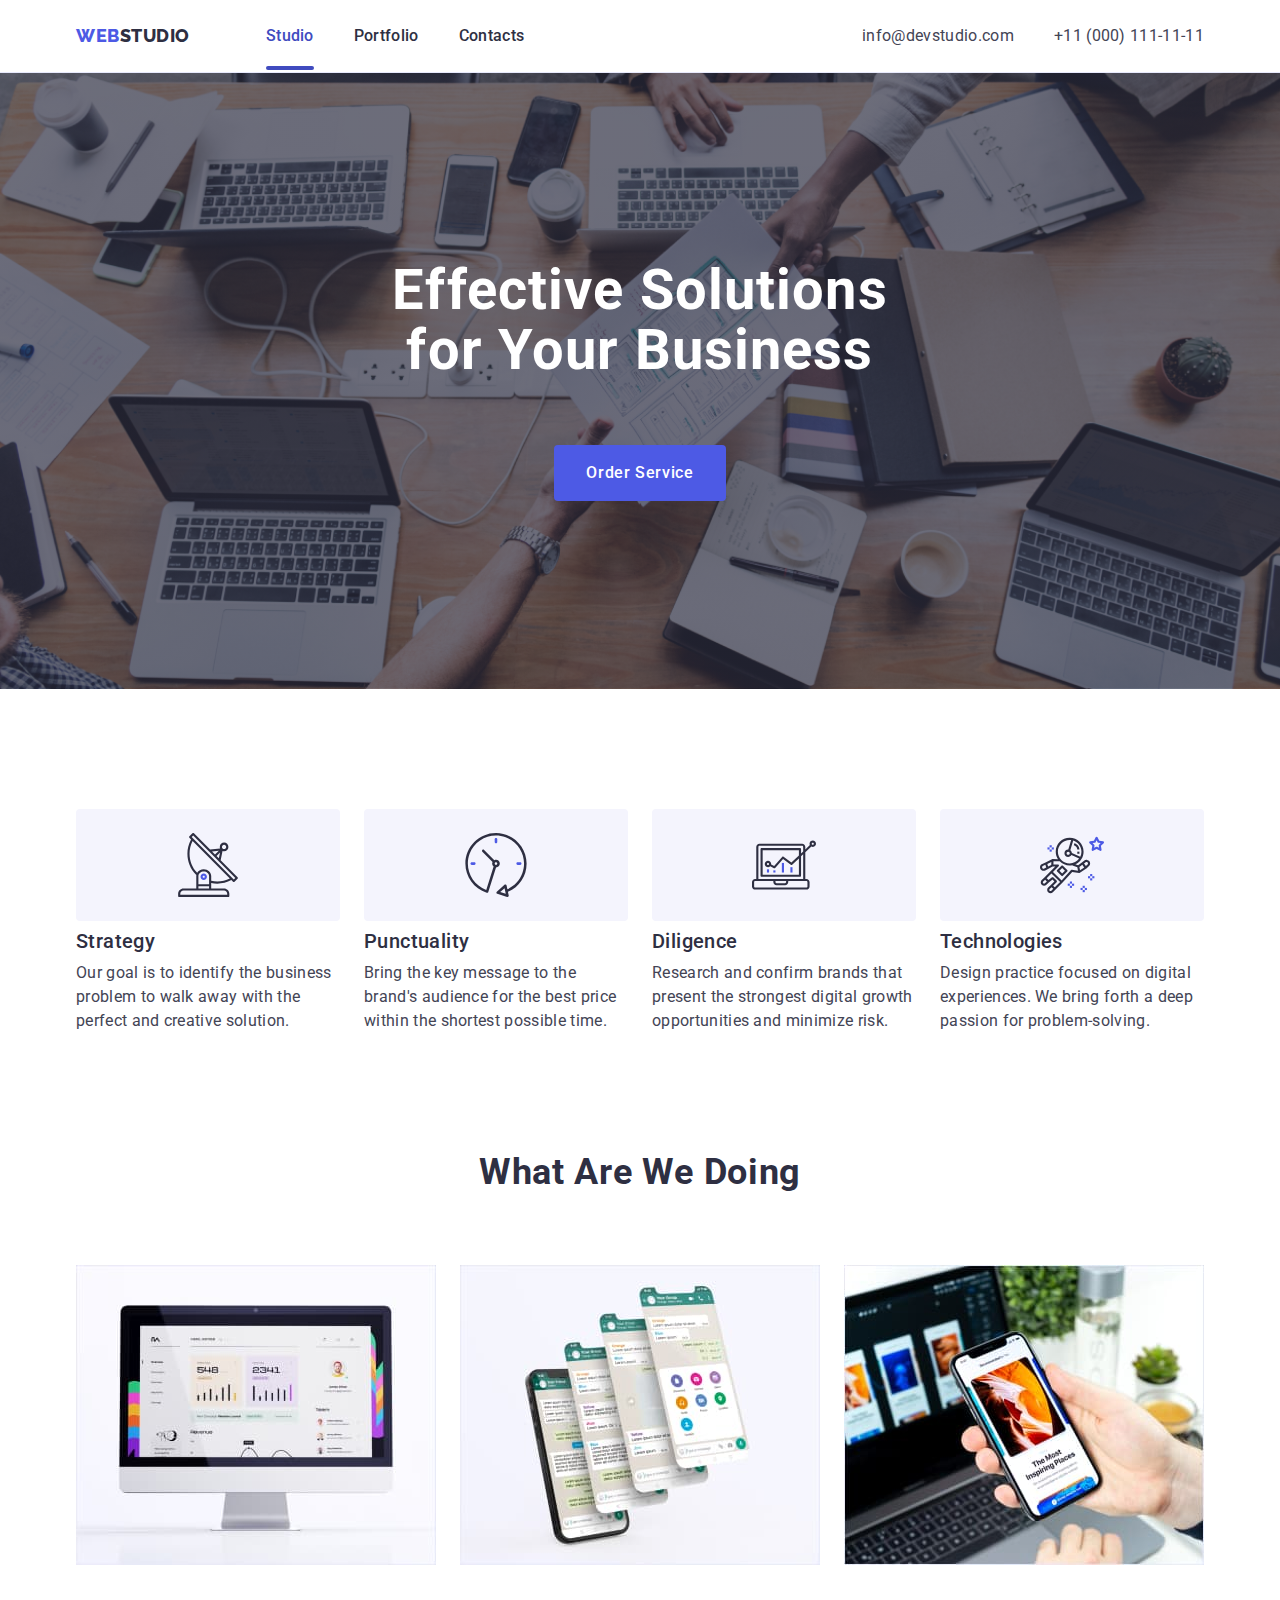
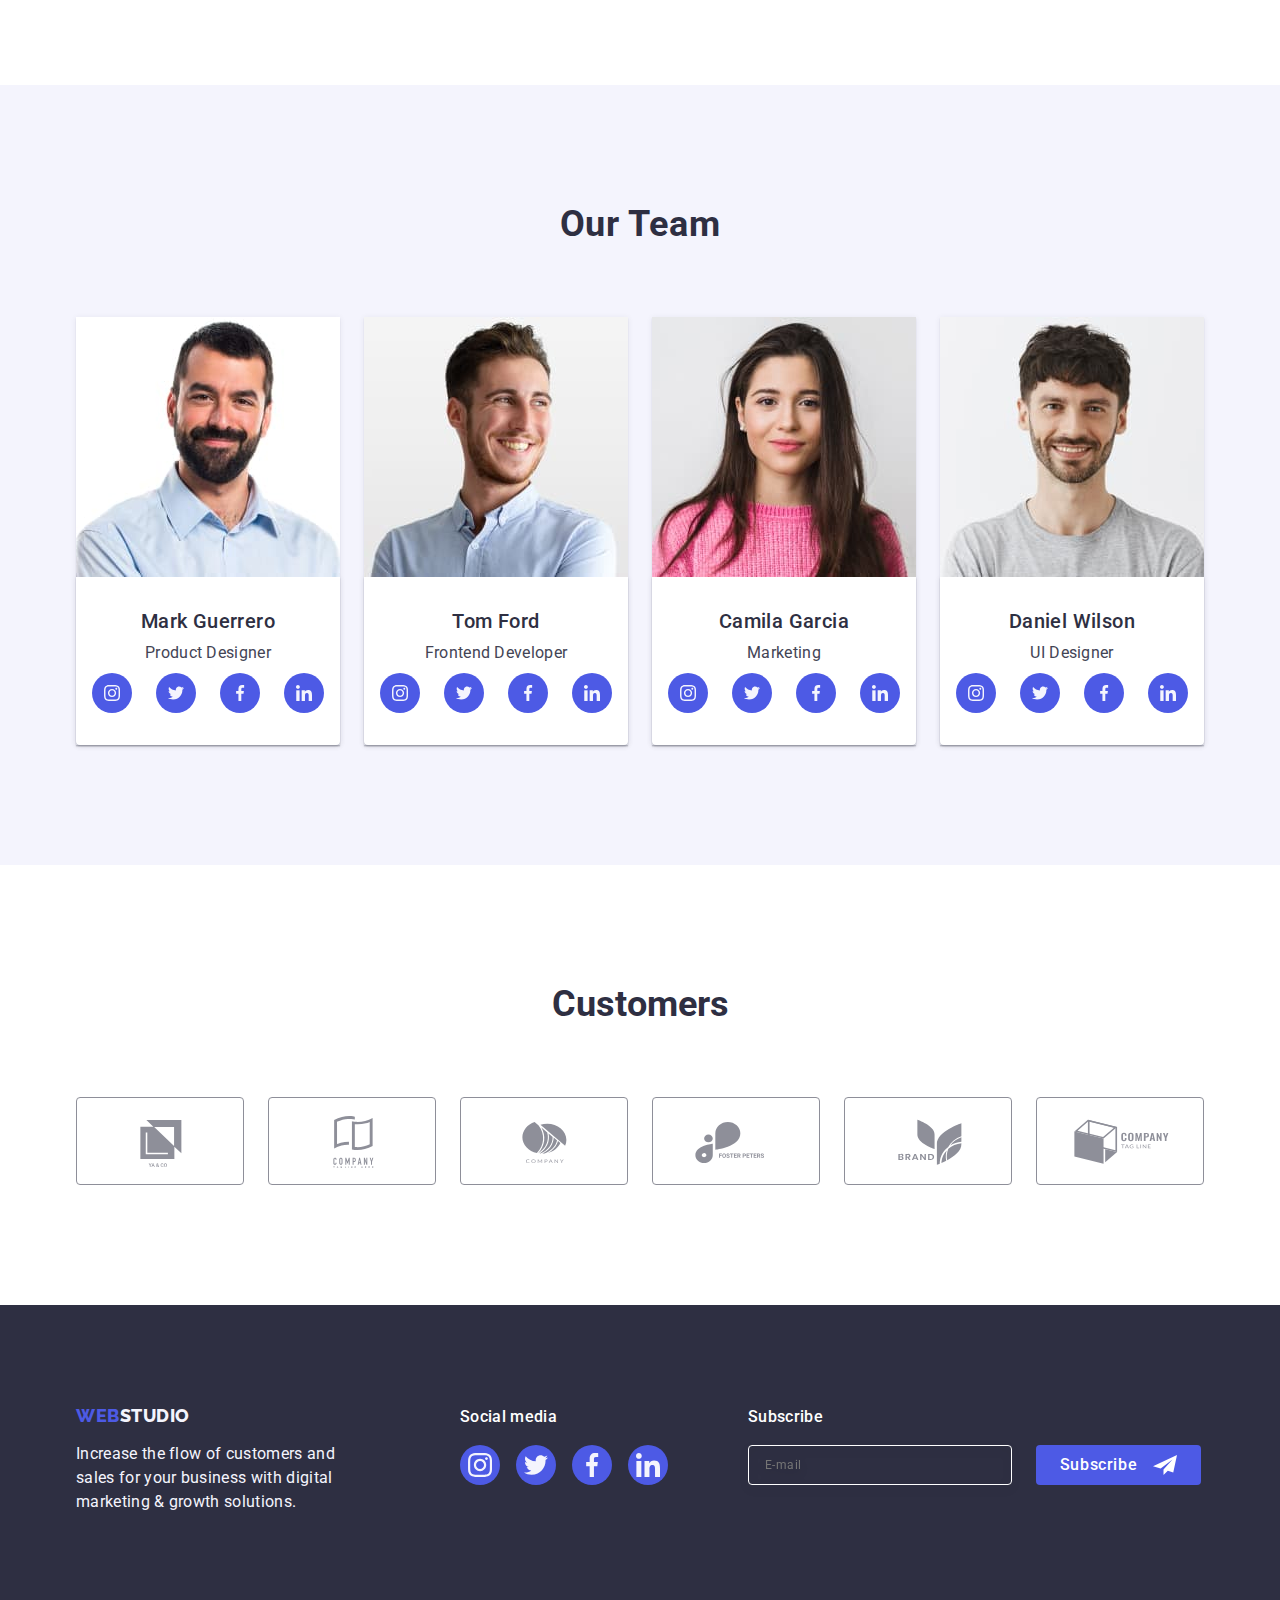
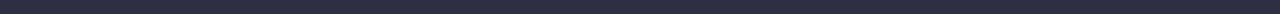
==== index.html @ 02ceb500 "Initial commit" ====
<!DOCTYPE html>
<html lang="en">
<head>
    <meta charset="UTF-8">
    <meta http-equiv="X-UA-Compatible" content="IE=edge">
    <meta name="viewport" content="width=device-width, initial-scale=1.0">
    <link rel="preconnect" href="https://fonts.googleapis.com">
    <link rel="preconnect" href="https://fonts.gstatic.com" crossorigin>
    <link href="https://fonts.googleapis.com/css2?family=Montserrat:wght@400;700&family=Raleway:wght@800&display=swap" rel="stylesheet">
    <link rel="preconnect" href="https://fonts.googleapis.com">
    <link rel="preconnect" href="https://fonts.gstatic.com" crossorigin>
    <link href="https://fonts.googleapis.com/css2?family=Roboto:wght@400;500;700&display=swap" rel="stylesheet">
    <title>Document</title>
    <link rel="stylesheet" href="https://cdn.jsdelivr.net/npm/modern-normalize@2.0.0/modern-normalize.min.css"> 
    <link rel="stylesheet" href="./css/styles.css"
    />
</head>
<body>
    <!-- Header Section -->
    <header class="header-section">
        <div class="header-container container">
            <nav class="header-nav">
                <a class="logo-link link" href="./index.html">Web<span class="studio-dark">Studio</span></a>
                <ul class="header-list list">
                    <li class="header-item">
                <a class="links active link" href="./index.html">Studio</a>
                </li>
                <li class="header-item">
                <a class="links link" href="./portfolio.html">Portfolio</a>
                </li>
                <li class="header-item">
                <a class="links link" href="">Contacts</a>
                </li>
                </ul>
            </nav>
            <!-- Address Section -->
            <address class="address">
                <ul class="address-list list">
                    <li>
                <a class="contacts link" href="mailto:info@devstudio.com">info@devstudio.com</a>
                    </li>
                    <li>
                <a class="contacts link" href="tel:+110001111111">+11 (000) 111-11-11</a>
                    </li>
                </ul>
            </address>
        </div>
    </header>
    <main>
        <!-- Section 1 -->
            <section class="hero-section">
            <div class="container">
            <h1 class="hero-title">
            Effective Solutions
            for Your Business
                </h1>
                <button class="button-hero" data-modal-open type="button">Order Service</button>
        </div>
        </section>
        <!-- Section 2 -->
        <section class="section">
        <div class="advantages-container container">
            <h2 class="visually-hidden" hidden>Advantages</h2>
            <ul class="adv-list ">
                <li class="li-item">
                    <div class="adv-item-cont">
                        <svg class="" width="64" height="64">
                            <use href="./images/icons.svg#icon-antenna-1"></use> 
                        </svg>
                    </div>
            <h3 class="title">
                Strategy
            </h3>
            <p class="text">
                Our goal is to identify the business
                problem to walk away with the perfect and creative solution.
            </p>
            </li>
            <li class="li-item">
                <div class="adv-item-cont">
                        <svg class="" width="64" height="64">
                            <use href="./images/icons.svg#icon-clock-1"></use>
                        </svg>
                    </div>
            <h3 class="title">
                Punctuality
            </h3>
            <p class="text">
                Bring the key message to the brand's audience for the best price within the shortest possible time.
            </p>
            </li>
            <li class="li-item">
                <div class="adv-item-cont">
                    <svg class="" width="64" height="64">
                        <use href="./images/icons.svg#icon-diagram-1"></use>
                    </svg>
                </div>
            <h3 class="title">
                Diligence
            </h3>
            <p class="text">
                Research and confirm brands that present the strongest digital growth opportunities and minimize risk.
            </p>
            </li>
            <li class="li-item">
                <div class="adv-item-cont">
                    <svg class="" width="64" height="64">
                        <use href="./images/icons.svg#icon-astronaut-1"></use>
                    </svg>
                </div>
            <h3 class="title">
                Technologies
            </h3>
            <p class="text">
                Design practice focused on digital experiences. We bring forth a deep passion for problem-solving.
            </p>
            </li>
            </ul>
        </div>
    </section>
    <!-- Section 3 -->
    <section class="section section-wawd">
        <div class="container">
            <h2 class="img-title">What are we doing</h2>
            <ul class="img-list">
                <li class="wawd-item">
                <img class="img1" src="./images/img1.jpg" alt="computer" width="360" />
                </li>
                <li class="wawd-item">
                <img class="img2" src="./images/img2.jpg" alt="phone1" width="360" />
                </li>
                <li class="wawd-item">
                <img class="img3" src="./images/img3.jpg" alt="phone2" width="360" />
                </li>
                </ul>
        </div>
    </section>
    <!-- Section 4 -->
        <section class="staff-section section">
            <div class="container">
            <h2 class="img-title">Our Team</h2>
            <ul class="team-list">
                <li class="staff-item">
                <img src="./images/img4.jpg"
                alt="Mark Guerrero"
                width="264"
                height="260"
                />
                <div class="team-container">
                <h3 class="title">Mark Guerrero</h3>
                <p class="text">
                    Product Designer
                </p>
                <ul class="team-icon-list">
                    <li class="team-item" >
                <a href="" class="team-icon">
                <svg class="ccc" width="16" height="16">
                    <use href="./images/icons.svg#icon-instagram-2"></use>
                </svg>
                </a>
                </li>
                <li class="team-item">
                <a href="" class="team-icon">
                <svg class="ccc" width="16" height="16">
                    <use href="./images/icons.svg#icon-twitter-1"></use>
                </svg>
                </a>
                </li>
                <li class="team-item">
                <a href="" class="team-icon">
                <svg class="ccc" width="16" height="16">
                    <use href="./images/icons.svg#icon-facebook-1"></use>
                </svg>
                </a>
                </li>
                <li class="team-item">
                <a href="" class="team-icon">
                <svg class="ccc" width="16" height="16">
                    <use href="./images/icons.svg#icon-linkedin-1"></use>
                </svg>
                </a>
                </li>
                </ul>
                </div>
                 <li class="staff-item">
                <img src="./images/img5.jpg"
                alt="Tom Ford"
                width="264"
                height="260"
                />
                <div class="team-container">
                <h3 class="title">Tom Ford</h3>
                <p class="text">
                    Frontend Developer
                </p>
                <ul class="team-icon-list">
                    <li class="team-item">
                        <a href="" class="team-icon">
                            <svg class="ccc" width="16" height="16">
                                <use href="./images/icons.svg#icon-instagram-2"></use>
                            </svg>
                        </a>
                    </li>
                    <li class="team-item">
                        <a href="" class="team-icon">
                            <svg class="ccc" width="16" height="16">
                                <use href="./images/icons.svg#icon-twitter-1"></use>
                            </svg>
                        </a>
                    </li>
                    <li class="team-item">
                        <a href="" class="team-icon">
                            <svg class="ccc" width="16" height="16">
                                <use href="./images/icons.svg#icon-facebook-1"></use>
                            </svg>
                        </a>
                    </li>
                    <li class="team-item">
                        <a href="" class="team-icon">
                            <svg class="ccc" width="16" height="16">
                                <use href="./images/icons.svg#icon-linkedin-1"></use>
                            </svg>
                        </a>
                    </li>
                </ul>
                </div>
                </li>
                <li class="staff-item">
                <img src="./images/img6.jpg"
                alt="Camila Garcia"
                width="264"
                height="260"
                />
                <div class="team-container">
                    <h3 class="title">Camila Garcia</h3>
                    <p class="text">
                        Marketing
                    </p>
                    <ul class="team-icon-list">
                        <li class="team-item">
                            <a href="" class="team-icon">
                                <svg class="ccc" width="16" height="16">
                                    <use href="./images/icons.svg#icon-instagram-2"></use>
                                </svg>
                            </a>
                        </li>
                        <li class="team-item">
                            <a href="" class="team-icon">
                                <svg class="ccc" width="16" height="16">
                                    <use href="./images/icons.svg#icon-twitter-1"></use>
                                </svg>
                            </a>
                        </li>
                        <li class="team-item">
                            <a href="" class="team-icon">
                                <svg class="ccc" width="16" height="16">
                                    <use href="./images/icons.svg#icon-facebook-1"></use>
                                </svg>
                            </a>
                        </li>
                        <li class="team-item">
                            <a href="" class="team-icon">
                                <svg class="ccc" width="16" height="16">
                                    <use href="./images/icons.svg#icon-linkedin-1"></use>
                                </svg>
                            </a>
                        </li>
                    </ul>
                </div>
                </li>
                <li class="staff-item">
                    <img src="./images/img7.jpg"
                    alt="Daniel Wilson"
                    width="264"
                    height="260"
                    />
                    <div class="team-container">
                        <h3 class="title">Daniel Wilson</h3>
                        <p class="text">
                            UI Designer
                        </p>
                        <ul class="team-icon-list">
                            <li class="team-item">
                                <a href="" class="team-icon">
                                    <svg class="ccc" width="16" height="16">
                                        <use href="./images/icons.svg#icon-instagram-2"></use>
                                    </svg>
                                </a>
                            </li>
                            <li class="team-item">
                                <a href="" class="team-icon">
                                    <svg class="ccc" width="16" height="16">
                                        <use href="./images/icons.svg#icon-twitter-1"></use>
                                    </svg>
                                </a>
                            </li>
                            <li class="team-item">
                                <a href="" class="team-icon">
                                    <svg class="ccc" width="16" height="16">
                                        <use href="./images/icons.svg#icon-facebook-1"></use>
                                    </svg>
                                </a>
                            </li>
                            <li class="team-item">
                                <a href="" class="team-icon">
                                    <svg class="ccc" width="16" height="16">
                                        <use href="./images/icons.svg#icon-linkedin-1"></use>
                                    </svg>
                                </a>
                            </li>
                        </ul>
                    </div>
                </li>
            </ul>
    </div>
    </section>
    <!-- Customers Section(5) -->
    <section class="customers-section">
    <div class="container">
        <h2 class="customers">Customers</h2>
        <ul class="companies-list">
            <li class="companies">
                <a class="company-icon" href="">
                    <svg class="company-svg" width="104" height="56">
                    <use href="./images/icons.svg#icon-Logo-3"></use>
                </svg></a></li>
            <li class="companies">
                <a class="company-icon" href="">
                    <svg class="company-svg" width="104" height="56">
                    <use href="./images/icons.svg#icon-Logo-2"></use>
                </svg></a></li>
            <li class="companies">
                <a class="company-icon" href="">
                    <svg class="company-svg" width="104" height="56">
                    <use href="./images/icons.svg#icon-Logo-4"></use>
                </svg></a></li>
            <li class="companies">
                <a class="company-icon" href="">
                    <svg class="company-svg" width="104" height="56">
                    <use href="./images/icons.svg#icon-Logo-5"></use>
                </svg></a></li>
            <li class="companies">
                <a class="company-icon" href="">
                   <svg class="company-svg" width="104" height="56">
                   <use href="./images/icons.svg#icon-Logo"></use>
                </svg></a></li>
            <li class="companies"><a class="company-icon" href="">
                    <svg class="company-svg" width="104" height="56">
                    <use href="./images/icons.svg#icon-Logo-1"></use>
                </svg></a></li>
        </ul>
        </div>
    </section>
    </main>
<footer class="footer">
    <div class="footer-container container">
        <div class="footer-logo">
            <a class="footer-link link" href="./index.html">Web<span class="studio-bright">Studio</span></a>
            <p class="footer-text">
                Increase the flow of customers and sales for your business with digital marketing & growth solutions.
            </p>
        </div>
    <div class="footer-social">
        <p class="social-p">Social media</p>
                                <ul class="social-icon-list">
                                    <li class="social-item">
                                        <a href="" class="social-icon">
                                            <svg class="soc-svg" width="24" height="24">
                                                <use href="./images/icons.svg#icon-instagram-2"></use>
                                            </svg>
                                        </a>
                                    </li>
                                    <li class="social-item">
                                        <a href="" class="social-icon">
                                            <svg class="soc-svg" width="24" height="24">
                                                <use href="./images/icons.svg#icon-twitter-1"></use>
                                            </svg>
                                        </a>
                                    </li>
                                    <li class="social-item">
                                        <a href="" class="social-icon">
                                            <svg class="soc-svg" width="24" height="24">
                                                <use href="./images/icons.svg#icon-facebook-1"></use>
                                            </svg>
                                        </a>
                                    </li>
                                    <li class="social-item">
                                        <a href="" class="social-icon">
                                            <svg class="soc-svg" width="24" height="24">
                                                <use href="./images/icons.svg#icon-linkedin-1"></use>
                                            </svg>
                                        </a>
                                    </li>
                                </ul>
    </div>
    <div class="form-container">
        <p class="form-p">Subscribe</p>
        <form class="footer-form">
            <label class="form-label">
                <input name="email-form" type="email" placeholder="E-mail" class="email-input">
            </label>
            <button class="form-but" type="submit">Subscribe
                <svg class="form-svg" width="24" height="24">
                    <use href="./images/icons.svg#icon-Frame-3"></use>
                </svg>
            </button>
        </form>
    </div>
    </div>
</footer>
<div class="modal-container is-hidden" data-modal>
    <div class="modal">
        <button class="modal-button" type="button" data-modal-close>
            <svg class="modal-svg" width="8" height="8">
                <use href="./images/icons.svg#icon-close-black-18dp-2-1"></use>
            </svg>
        </button>
        <p class="modal-p">
            Leave your contacts and we will call you back
        </p>
        <form>
        <div class="form-div">
            <label for="user-name" class="form-label">Name</label>
            <div class="label-support">
                <input class="label-input" id="user-name" name="user-name" type="text">
                <svg class="label-icon" width="18" height="24">
                    <use href="./images/icons.svg#icon-person-black-18dp-1"></use>
                </svg>
            </div>
        </div>
                <div class="form-div">
                    <label for="phone" class="form-label">Phone</label>
                    <div class="label-support">
                        <input class="label-input" id="phone" name="user-name" type="text">
                        <svg class="label-icon" width="18" height="24">
                            <use href="./images/icons.svg#icon-phone-black-18dp-1"></use>
                        </svg>
                    </div>
                </div>
                        <div class="form-div">
                            <label for="email" class="form-label">Email</label>
                            <div class="label-support">
                                <input class="label-input" id="email" name="user-name" type="text">
                                <svg class="label-icon" width="18" height="24">
                                    <use href="./images/icons.svg#icon-email-black-18dp-1"></use>
                                </svg>
                            </div>
                        </div>
                        <div class="textarea-div">
                            <label class="form-label" for="user-comment">Comment</label>
                            <textarea class="textarea" id="user-comment" name="user-comment" placeholder="Text input"></textarea>
                        </div>
                        <div class="check-label">
                            <input class="check-input visually-hidden" id="user-privacy" type="checkbox" value="true" name="user-privacy" />
                            <label class="label-check" for="user-privacy"><span class="check-span"><svg class="check-svg" width="10" height="8"><use href="./images/icons.svg#icon-checkbox"></use></svg></span>
                                I accept the terms and conditions of the <a href="" class="check-link">Privacy Policy</a> </label>
                        </div>
                        <button class="check-but">Send</button>
        </form>
    </div>
</div>
<script src="./modal.js"></script>
</body>
</html>
---- css/styles.css ----
:root {
--background-color-dark: #2E2F42;
--background-color-white: #fff;
--logo-color-web: #4D5AE5;
--background-color-team: #F4F4FD;
--text-color-main: #434455;
--text-color-headline: #2E2F42; 
--link-color-active: #404BBF; 
--button-color-filter: #F4F4FD;
--text-color-light: #F4F4FD;
--text-color-white: #fff;
--button-filer-text: #4D5AE5;
--link-icon: #8e8f99;
}
h1,
h2,
h3,
h4,
h5,
h6,
p {
    margin: 0;
}
img {
    display: block;
}
ul,
ol {
    list-style: none;
    margin: 0;
    padding: 0;
}
.visually-hidden {
    position: absolute;
    width: 1px;
    height: 1px;
    margin: -1px;
    border: 0;
    padding: 0;
    white-space: nowrap;
    clip-path: inset(100%);
    clip: rect(0 0 0 0);
    overflow: hidden;
}
body {
color: var(--text-color-main);
font-family: 'Roboto', sans-serif;
font-weight: 400;
line-height: 1.5;
font-size: 16px;
background-color: var(--background-color-white);
}
.header-section {
    font-family: "Raleway", "Roboto", sans-serif;
    border-bottom: 1px solid #e7e9fc;
        justify-content: space-between;
            flex-direction: row;
            align-items: center;
            box-shadow:  2px 1px rgba(46, 47, 66, 0.08),
                0px 1px 1px rgba(46, 47, 66, 0.16),
                0px 1px 6px rgba(46, 47, 66, 0.08);
}
.navigation {
    font-family: "Roboto" ;
        font-style: normal;
        font-weight: 500;
        font-size: 16px;
        line-height: 24px;
        color: #2E2F42;
        text-decoration: none;
}
.address {
    font-style: normal
}
.hero-section {
    background-color: #2E2F42;
    display: flex;
    justify-content: center;
    padding-top: 188px;
    padding-bottom: 188px;
    background-image:linear-gradient(rgba(46, 47, 66, 0.7), rgba(46, 47, 66, 0.7)), url(../images/img17.jpg);
    background-repeat: no-repeat;
    background-position: center;
    background-size: cover;
    max-width: 1440px;
    margin: 0 auto;
}
.hero-section .hero-title {
    font-family: 'Roboto';
    margin: 0 auto;
    display: block;
    text-align: center;
        font-style: normal;
        font-weight: 700;
        font-size: 56px;
        letter-spacing: 0.02em;
        color: white;
        line-height: 1.07;
        max-width: 496px;


}
.button-hero {
    background: #4D5AE5;
    display: block;
    margin: 0 auto;
    border-radius: 4px;
    min-width: 169px;
    height: 56px;
        font-family: "Roboto", sans-serif;
            font-style: normal;
            font-weight: 500;
            font-size: 16px;
            line-height: 24px;
            letter-spacing: 0.04em;
            color: #FFFFFF;
            border: none;
            cursor: pointer;
            padding: 16px 32px;
            align-items: flex-start;
            margin-top: 64px;
            transition: background-color 250ms cubic-bezier(0.4, 0, 0.2, 1);
}
.button-hero:hover,
.button-hero:focus {
    background: #404BBF;
}
        .img-title {
        font-family: 'Roboto';
        font-style: normal;
        font-weight: 700;
        font-size: 36px;
        line-height: 40px;
        letter-spacing: 0.02em;
        text-transform: capitalize;
        color: #2E2F42;
}
.section-title {
        font-family: 'Roboto';
        font-style: normal;
        font-weight: 700;
        font-size: 36px;
        letter-spacing: 0.02em;
        text-transform: capitalize;
        color: #2E2F42;
        line-height: 1.11;
        text-align: center;
}
.staff-section {
        background: #F4F4FD;
}
.footer {
    background: #2E2F42;
    padding-top: 100px;
    padding-bottom: 100px;
}
.logo-link {
    font-family: 'Raleway', sans-serif;
        font-style: normal;
        font-weight: 800;
        font-size: 18px;
        line-height: 1.17;
        letter-spacing: 0.03em;
        text-transform: uppercase;
        color: #4D5AE5;
}
.studio-dark {
        font-family: "Raleway", sans-serif;
            font-style: normal;
            font-weight: 800;
            font-size: 18px;
            line-height: 21px;
            letter-spacing: 0.03em;
            text-transform: uppercase;
            color: #2E2F42;
}
.studio-bright {
            font-family: "Raleway", sans-serif;
                font-style: normal;
                font-weight: 800;
                font-size: 18px;
                line-height: 21px;
                letter-spacing: 0.03em;
                text-transform: uppercase;
                color: #F4F4FD;
}
.footer .text {
    font-family: 'Roboto';
    font-style: normal;
    font-weight: 400;
    font-size: 16px;
    line-height: 24px;
    letter-spacing: 0.02em;
    color: #F4F4FD;
}
.staff-item {
    background-color: #FFFFFF;
    width: calc((100% - 3 * 24px) / 4);
    border-radius: 0px 0px 4px 4px;
    box-shadow: 0px 1px 6px rgba(46, 47, 66, 0.08),
        0px 1px 1px rgba(46, 47, 66, 0.16),
        0px 2px 1px rgba(46, 47, 66, 0.08);

}
.list {
    list-style: none;
    font-weight: 500;
    font-size: 16px;
    line-height: 1.5;
    letter-spacing: 0.02em;
    color: #2e2f42;
}
.address-list {
    list-style: none;
}
.what-are-we-doing-list {
    list-style: none;
}
.images-list {
    list-style: none;
}
.staff-list {
    list-style: none;
}
.button-list {
    list-style: none;
}
.portfolio-list {
    list-style: none;
}
.port-button {
background: #F4F4FD;
    border: 1px solid #E7E9FC;
    color: var(--primary-blue-color);
    font-family: "Roboto", sans-serif;
    font-weight: 500;
    line-height: 1.5;
    letter-spacing: 0.04em;
    cursor: pointer;
    padding: 12px 24px 12px;
    border-radius: 4px;
    color: #404BBF;
    transition: color 250ms cubic-bezier(0.4, 0, 0.2, 1),
        background-color 250ms cubic-bezier(0.4, 0, 0.2, 1),
        border-color 250ms cubic-bezier(0.4, 0, 0.2, 1),
        box-shadow 250ms cubic-bezier(0.4, 0, 0.2, 1);
    
}
.port-button:hover,
.port-button:focus {
    background-color: #404BBF;
    color: white;
    border: 1px solid transparent;
    box-shadow: 0px 3px 1px rgba(0, 0, 0, 0.1),
        0px 2px 1px rgba(0, 0, 0, 0.08),
        0px 2px 2px rgba(0, 0, 0, 0.12);
}
.hero-title {
    line-height: 1.07;
    text-align: center;
    align-items: center;
}
.img-title {
font-size: 36px;
line-height: 1.11;
text-align: center;
text-transform: capitalize;
color: #2e2f42;
margin-bottom: 72px; 
}
.links {
    font-family: 'Roboto';
    font-style: normal;
    text-decoration: none;
    font-weight: 500;
    font-size: 16px;
    line-height: 1.5;
    letter-spacing: 0.02em;
    color: var(--background-color-dark);
    padding: 24px 0;
    transition: color 250ms cubic-bezier(0.4, 0, 0.2, 1);
    position: relative;
}
.list .links:hover,
.list .links:focus {
    color: var(--link-color-active);
}
.links.active {
    color: #404BBF;
}
.link {
    text-decoration: none;
}
.links.active::after {
    content: '';
    position: absolute;
    background-color: #404BBF;
    border-radius: 2px;
    width: 100%;
    height: 4px;
    left: 0;
    bottom: -1px;

}
.contacts {
    transition: color 250ms cubic-bezier(0.4, 0, 0.2, 1);
}
.list .contacts {
font-family: 'Roboto';
    font-style: normal;
    font-weight: 400;
    font-size: 16px;
    line-height: 24px;
    letter-spacing: 0.02em;
    color: #434455;
    text-decoration: none;
}
.list .contacts:hover,
.list .contacts:focus {
    color: var(--link-color-active);
    text-decoration: none;
}
.title {
    font-weight: 500;
    font-size: 20px;
    line-height: 1.2;
    letter-spacing: 0.02em;
    color: var(--text-color-headline);
    margin-bottom: 8px;
}

.text {
    font-size: 16px;
    line-height: 1.5;
    letter-spacing: 0.02em;
    color: var(--text-color-main);
    font-family: "Roboto";
    font-style: normal;
    font-weight: 400;
}
.section {
    padding-top: 120px;
    padding-bottom: 120px;

}
.container {
    width: 1158px;
    margin: 0 auto;
    padding-left: 15px;
    padding-right: 15px;
}
.header-container {
    display: flex;
    justify-content: space-between;
    align-items: center;
}
.header-list {
    display: flex;
    flex-direction: row;
    gap: 40px;
    align-items: center;

}
.address-list {
    display: flex;
    flex-direction: row;
    gap: 40px;
    margin-left: auto;
    align-items: center;
}
.header-nav {
    display: flex;
    align-items: center;
}
.logo-link {
    display: flex;
    align-items: center;
    margin-right: 76px
}
.studio-dark {
    display: flex;
    align-items: center;
}
.li-item {
    width: calc((100% - 3 * 24px) / 4);
}
.img-list {
        flex-direction: row;
            display: flex;
            gap: 24px;
            list-style: none;
}
.adv-list {
            flex-direction: row;
                display: flex;
                gap: 24px;
                list-style: none;
}
.team-list {
            flex-direction: row;
                display: flex;
                gap: 24px;
                list-style: none;
}
.team-container {
    text-align: center;
    box-shadow: 0px 2px 1px 0px rgba(46, 47, 66, 0.08), 0px 1px 1px 0px rgba(46, 47, 66, 0.16), 0px 1px 6px 0px rgba(46, 47, 66, 0.08);
    padding: 32px 0;
}
.header-item {
    padding-top: 24px;
    padding-bottom: 24px;
    list-style: none;
    font-weight: 500;
}
.wawd-item {
    width: calc((100% - 2 * 24px) / 3);
}
.footer-link {
    font-family: 'Raleway', sans-serif;
        font-style: normal;
        font-weight: 800;
        font-size: 18px;
        line-height: 1.17;
        display: inline-block;
        letter-spacing: 0.03em;
        text-transform: uppercase;
        flex: none;
        text-decoration: 0;
        color: #4D5AE5;
        margin-bottom: 16px;
}
.footer-text {
    font-family: 'Roboto';
        font-style: normal;
        font-weight: 400;
        font-size: 16px;
        line-height: 24px;
        max-width: 264px;
        letter-spacing: 0.02em;
        color: #F4F4FD;
}
.but-list {
    display: flex;
    list-style: none;
    justify-content: center;
    gap: 24px;
    margin-bottom: 72px;
}
.portfolio {
    padding: 96px 0 120px 0;
}
.all-list {
    display: flex;
    list-style: none;
    flex-wrap: wrap;
    column-gap: 24px;
    row-gap: 48px;
}
.all-item {
    width: calc((100% - 48px) / 3);
}
.image-link {
    text-decoration: none;
    display: block;
    transition: box-shadow 250ms cubic-bezier(0.4, 0, 0.2, 1);
}
.image-link:hover {
    box-shadow: 0px 1px 6px rgba(46, 47, 66, 0.08),
        0px 1px 1px rgba(46, 47, 66, 0.16),
        0px 2px 1px rgba(46, 47, 66, 0.08);
        transform: translateY(0%);
}
.image-link:hover .img-p,
.image-link:focus .img-p {
    transform: translateY(0%);
}
.img-all {
    display: block;
    max-width: 100%;
    height: auto;
}
.img-container {
    position: relative;
    overflow: hidden;
}
.img-p {
    position: absolute;
    top: 0;
    font-size: 16px;
    line-height: 1.5;
    letter-spacing: 0.02em;
    padding: 40px 32px;
    background-color: #4d5ae5;
    color: #f4f4fd;
    height: 100%;
    width: 100%;
    transform: translateY(100%);
    transition: transform 250ms cubic-bezier(0.4, 0, 0.2, 1);
}
.all-container {
    padding: 32px 16px;
    border: 1px solid #e7e9fc;
    border-top: none;
}
.section-wawd {
    padding-top: 0;
}
.adv-item-cont {
    background-color: #F4F4FD;
    width: 264px;
    height: 112px;
    border-radius: 4px;
    margin-bottom: 8px;
    align-items: center;
    justify-content: center;
    display: flex;
}
.team-icon {
    border-radius: 50%;
    background-color: #4D5AE5;
    transition-duration: 250ms;
    transition-property: background-color;
    transition-timing-function: cubic-bezier(0.4, 0, 0.2, 1);
    display: flex;
    align-items: center;
    justify-content: center;
    width: 40px;
    height: 40px
}
.team-icon-list {
    display: flex;
    justify-content: center;
    align-items: center;
    gap: 24px;
}
.team-icon:hover,
.team-icon:focus {
    background-color: #404bbf;
}
.ccc {
    fill: var(--background-color-team);
}
.customers-section {
padding-top: 120px;
padding-bottom: 120px;
}
.customers {
text-align: center;
font-size: 36px;
line-height: 1.11;
color:var(--primary-accent-color);
margin-bottom: 72px;
color: var(--background-color-dark);
}
.companies-list {
display: flex;
gap: 24px;
list-style: none;
}
.companies {
width: calc((100% - 120px) / 6);
height:88px;
}
.company-icon {
width: 100%;
transition: border-color 250ms cubic-bezier(0.4, 0, 0.2, 1), color 250ms cubic-bezier(0.4, 0, 0.2, 1);
height: 100%;
border: 1px solid var(--link-icon);
border-radius:4px;
display: flex;
align-items: center;
justify-content: center;
color: var(--link-icon);
transition: fill var(--link-icon);
transition: border-color 250ms cubic-bezier(0.4, 0, 0.2, 1),
    color 250ms cubic-bezier(0.4, 0, 0.2, 1);

}
.company-icon:hover,
.company-icon:focus {
    border-color: var(--link-color-active);
    color: var(--link-color-active);
}

.company-icon:hover .company-svg {
    fill: var(--link-color-active);
}
.company-svg {
    fill: currentColor;
}
.team-icon-list {
    margin-top: 8px;
}
.social-p {
    color: var(--background-color-white);
    font-size: 16px;
    font-weight: 500;
    line-height: 24px;
    letter-spacing: 0.32px;
    margin-bottom: 16px;
}
.social-icon-list {
    display: flex;
    align-items: center;
    gap: 16px;
}
.social-icon {
    border-radius: 50%;
    background-color: var(--button-filer-text);
    transition: background-color 250ms cubic-bezier(0.4, 0, 0.2, 1);
    display: flex;
    align-items: center;
    justify-content: center;
    width: 100%;
    height: 100%;
}
.soc-svg {
    fill: #f4f4fd;
}
.social-icon:hover {
    background-color: #31d0aa;
}

.social-icon:focus {
    background-color: #31d0aa;
}
.social-item {
    width: 40px;
    height: 40px;
}
.footer-social {
    align-items: baseline;
    justify-content: center;
}
.footer-container {
    display: flex;
    align-items: baseline;   
}
.footer-logo {
    margin-right: 120px
}

.modal-container {
    position: fixed;
    top: 0;
    left: 0;
    height: 100%;
    width: 100%;
    background-color: rgba(46, 47, 66, 0.4);
    transition: opacity 250ms cubic-bezier(0.4, 0, 0.2, 1), visibility 250ms cubic-bezier(0.4, 0, 0.2, 1);


}
.is-hidden {
    opacity: 0;
    visibility: hidden;
    pointer-events: none;

}
.modal {
    position: absolute;
    top: 50%;
    left: 50%;
    transform: translate(-50%, -50%) scale(1);
    width: 408px;
    min-height: 584px;
    background: #fcfcfc;
    box-shadow: 0px 1px 1px rgba(0, 0, 0, 0.14), 0px 1px 3px rgba(0, 0, 0, 0.12), 0px 2px 1px rgba(0, 0, 0, 0.2);
    border-radius: 4px;
    transition: transform 250ms cubic-bezier(0.4, 0, 0.2, 1);
    padding: 72px 24px 24px 24px;
}
.modal-button {
    position: absolute;
    top: 24px;
    right: 24px;
    width: 24px;
    height: 24px;
    border-radius: 50%;
    border: none;
    display: flex;
    align-items: center;
    justify-content: center;
    background-color: #e7e9fc;
    border: 1px solid rgba(0, 0, 0, 0.1);
    padding: 0;
    cursor: pointer;
    transition: background-color 250ms cubic-bezier(0.4, 0, 0.2, 1), border 250ms cubic-bezier(0.4, 0, 0.2, 1);
}
.modal-button:hover,
.modal-button:focus {
    background-color: #404bbf;
    border: none;
}
.modal-svg {
    fill: 250ms cubic-bezier(0.4, 0, 0.2, 1);
    transition: fill 250ms cubic-bezier(0.4, 0, 0.2, 1);
}
.modal-button:hover .modal-svg,
.modal-button:focus .modal-svg {
    fill: #ffffff
}
.form-p {
    margin-bottom: 16px;
    font-weight: 500;
    font-size: 16px;
    line-height: 1.5;
    letter-spacing: 0.02em;
    color: #ffffff;

}
.footer-form {
    display: flex;
    gap: 24px;
}
.email-input  {
    width: 264px;
    height: 40px;
    border: 1px solid #ffffff;
    background-color: transparent;
    font-size: 12px;
    line-height: 1.5;
    letter-spacing: 0.04em;
    padding-left: 16px;
    filter: drop-shadow(0px 4px 4px rgba(0, 0, 0, 0.15));
    border-radius: 4px;
    color: #ffffff;

}
.form-container {
    margin-left: 80px;
}
.placeholder {
    color: #FFFFFF;
}
.form-but {
    min-width: 165px;
    height: 40px;
    display: flex;
    justify-content: center;
    align-items: center;
    font-family: "Roboto", sans-serif;
    font-size: 16px;
    font-weight: 500;
    line-height: 1.5;
    letter-spacing: 0.04em;
    color: #ffffff;
    cursor: pointer;
    background-color: #4D5AE5;
    border: none;
    border-radius: 4px;
}
.form-svg {
    margin-left: 16px;
    fill: #FFFFFF;
}
.modal-p {
    font-weight: 500;
    font-size: 16px;
    line-height: 1.5;
    text-align: center;
    letter-spacing: 0.02em;
    color: #2E2F42;
    margin-bottom: 16px;
}
.form-div {
    margin-bottom: 8px;
}
.form-label {
    font-size: 12px;
    line-height: 1.17;
    letter-spacing: 0.04em;
    color: #8e8f99;
    display: block;
    margin-bottom: 4px;

}
.label-support {
    position: relative;
}
.label-input {
    width: 100%;
    height: 40px;
    border: 1px solid rgba(46, 47, 66, 0.4);
    border-radius: 4px;
    background-color: transparent;
    padding-left: 38px;
    outline: transparent;
    transition: border-color 250ms cubic-bezier(0.4, 0, 0.2, 1);
}
.label-input:focus {
    border-color: #4D5AE5;
}
.label-icon {
    position: absolute;
    left: 16px;
    top: 50%;
    transform: translateY(-50%);
    transition: fill 250ms cubic-bezier(0.4, 0, 0.2, 1);
}
.label-input:focus + .label-icon {
    fill: #4D5AE5;
}
.textarea-div {
    margin-bottom: 16px;
}
.textarea {
    width: 100%;
    height: 120px;
    font-size: 12px;
    line-height: 1.17;
    letter-spacing: 0.04em;
    color: rgba(46, 47, 66, 0.4);
    border: 1px solid rgba(46, 47, 66, 0.4);
    border-radius: 4px;
    background-color: transparent;
    padding: 8px 16px;
    outline: transparent;
    resize: none;
    transition: border-color 250ms cubic-bezier(0.4, 0, 0.2, 1);
}
.textarea:focus {
    border-color: #4D5AE5;
}
.check-label {
    margin-bottom: 24px;
}
.label-check {
    font-size: 12px;
    line-height: 1.17;
    letter-spacing: 0.04em;
    color: #8e8f99;
}
.check-span {
    width: 16px;
    height: 16px;
    border: 1px solid rgba(46, 47, 66, 0.4);
    border-radius: 2px;
    transition: background-color 250ms cubic-bezier(0.4, 0, 0.2, 1), border 250ms cubic-bezier(0.4, 0, 0.2, 1), fill 250ms cubic-bezier(0.4, 0, 0.2, 1);
    display: inline-flex;
    align-items: center;
    justify-content: center;
    fill: transparent;
}
.check-input:checked + .label-check > .check-span {
    background-color: #404bbf;
    border: none;
    fill: #F4F4FD;
}
.check-link {
    color: #4d5ae5;
}
.check-but {
    display: block;
    margin: auto;
    min-width: 169px;
    height: 56px;
    font-family: "Roboto", sans-serif;
    font-size: 16px;
    font-weight: 500;
    line-height: 1.5;
    letter-spacing: 0.04em;
    color: #ffffff;
    cursor: pointer;
    background-color: #4D5AE5;
    border: none;
    border-radius: 4px;
    font-size: 16px;
    font-weight: 500;
    line-height: 1.5;
    letter-spacing: 0.04em;
    color: #ffffff;
    cursor: pointer;
    border-radius: 4px;
    transition: background-color 250ms cubic-bezier(0.4, 0, 0.2, 1);
}
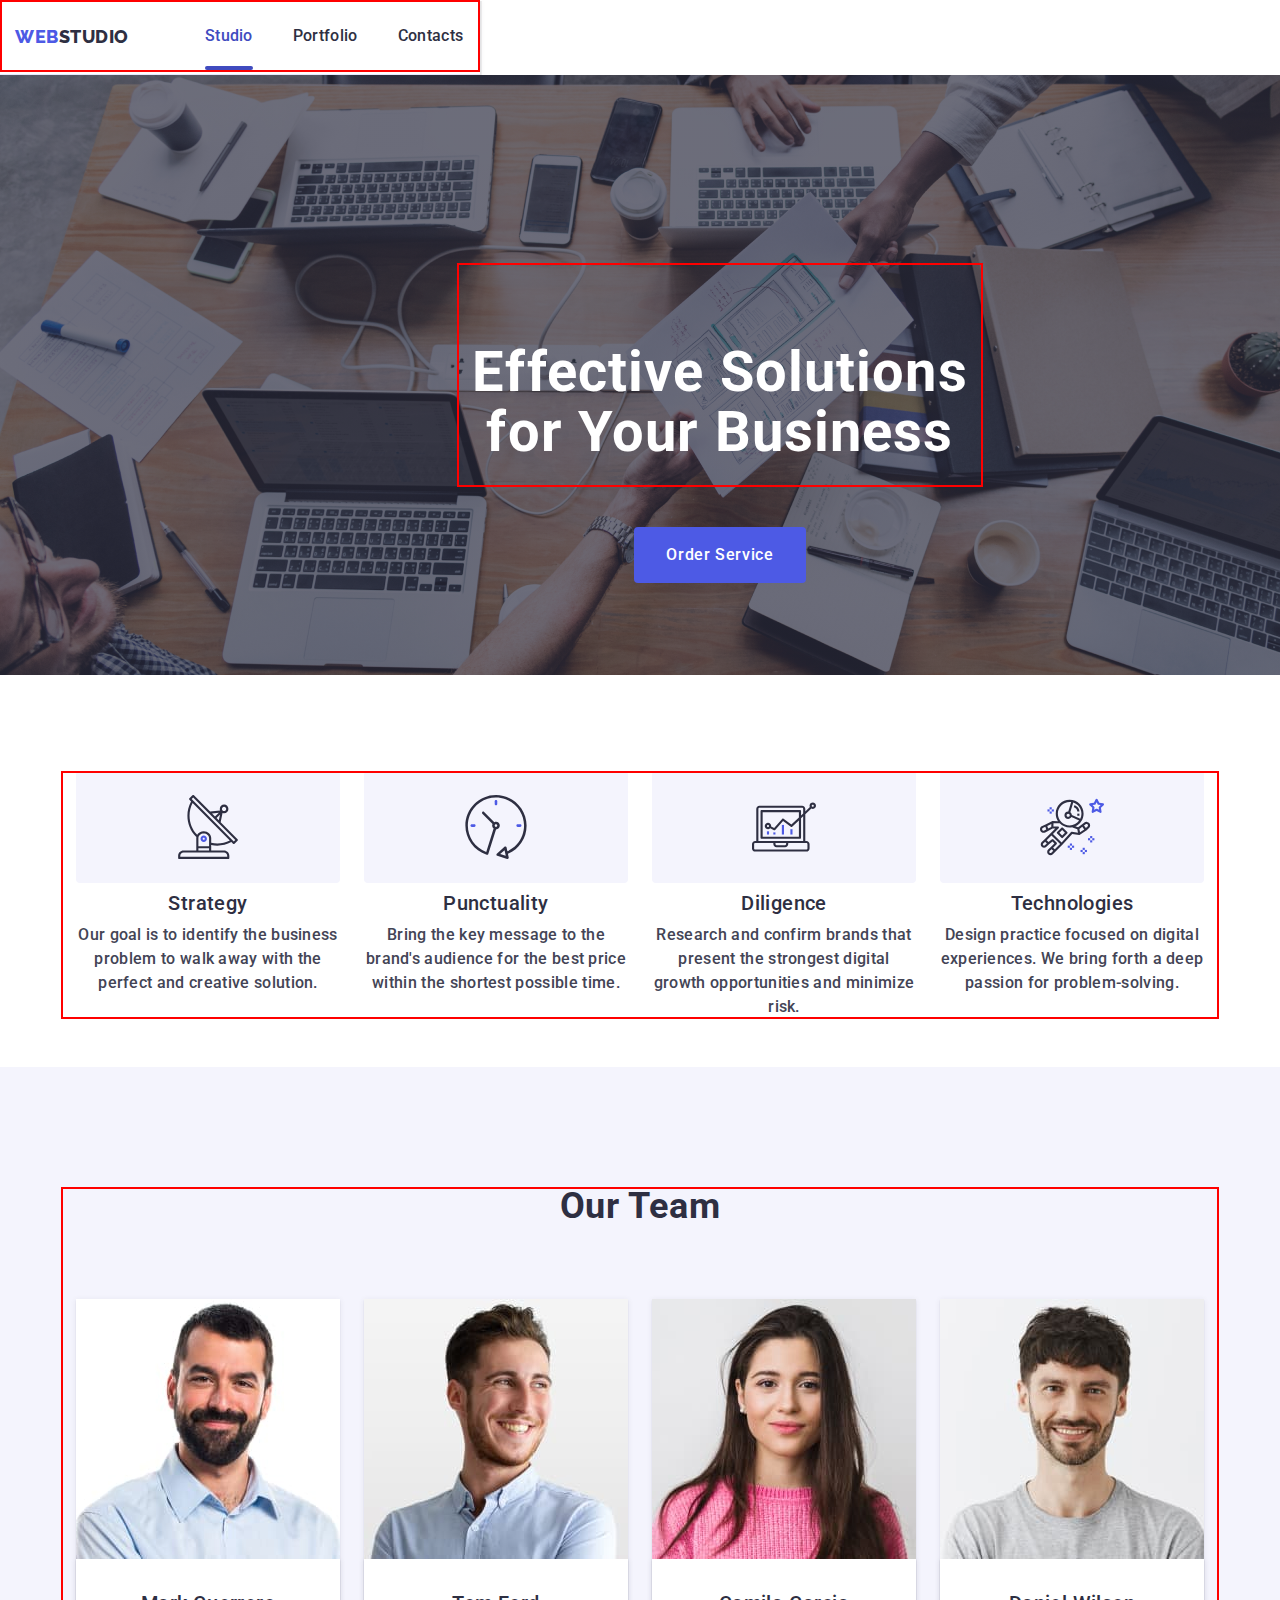
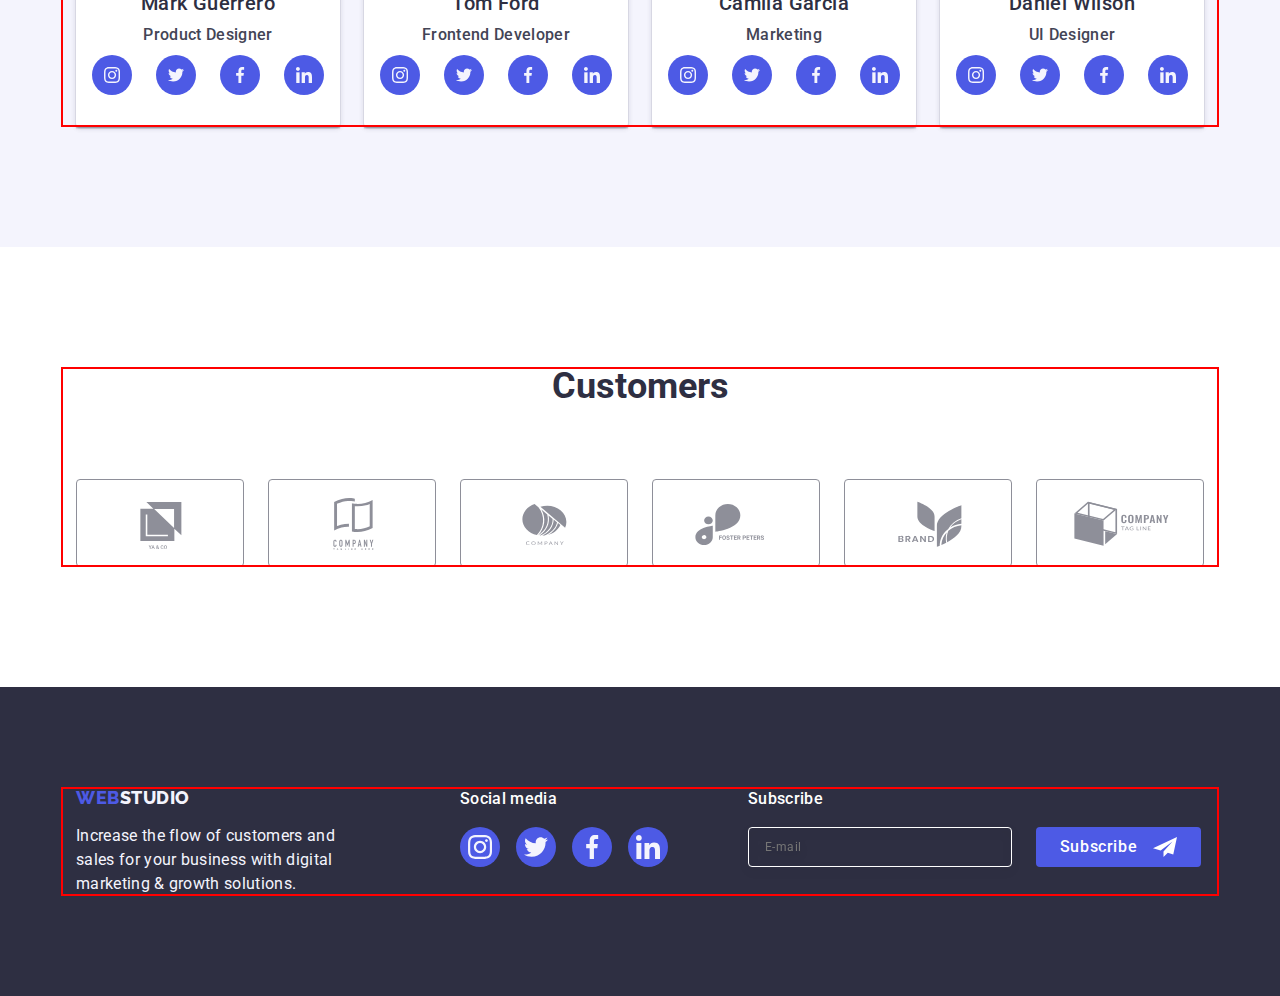
==== commit 26633a59: "1" ====
--- a/index.html
+++ b/index.html
@@ -58,7 +58,7 @@
         </div>
         </section>
         <!-- Section 2 -->
-        <section class="section">
+        <section class="section-advantages section">
         <div class="advantages-container container">
             <h2 class="visually-hidden" hidden>Advantages</h2>
             <ul class="adv-list ">
--- a/css/styles.css
+++ b/css/styles.css
@@ -51,14 +51,22 @@
 background-color: var(--background-color-white);
 }
 .header-section {
-    font-family: "Raleway", "Roboto", sans-serif;
     border-bottom: 1px solid #e7e9fc;
-        justify-content: space-between;
+    box-shadow: 0px 2px 1px rgba(46, 47, 66, 0.08), 0px 1px 1px rgba(46, 47, 66, 0.16), 0px 1px 6px rgba(46, 47, 66, 0.08);
+    height: 75px;
+    width: 480px;
+}
+@media only screen and (min-width: 768px) {
+    .header-section {
+        font-family: "Raleway", "Roboto", sans-serif;
+            border-bottom: 1px solid #e7e9fc;
+            justify-content: space-between;
             flex-direction: row;
             align-items: center;
-            box-shadow:  2px 1px rgba(46, 47, 66, 0.08),
+            box-shadow: 2px 1px rgba(46, 47, 66, 0.08),
                 0px 1px 1px rgba(46, 47, 66, 0.16),
                 0px 1px 6px rgba(46, 47, 66, 0.08);
+    }
 }
 .navigation {
     font-family: "Roboto" ;
@@ -78,28 +86,47 @@
     justify-content: center;
     padding-top: 188px;
     padding-bottom: 188px;
-    background-image:linear-gradient(rgba(46, 47, 66, 0.7), rgba(46, 47, 66, 0.7)), url(../images/img17.jpg);
+    background-image:linear-gradient(rgba(46, 47, 66, 0.7), rgba(46, 47, 66, 0.7)), url(../images/img18.jpg);
     background-repeat: no-repeat;
     background-position: center;
     background-size: cover;
-    max-width: 1440px;
+    width: 428px;
+    height: 432px;
     margin: 0 auto;
 }
-.hero-section .hero-title {
-    font-family: 'Roboto';
-    margin: 0 auto;
-    display: block;
-    text-align: center;
-        font-style: normal;
-        font-weight: 700;
-        font-size: 56px;
-        letter-spacing: 0.02em;
-        color: white;
-        line-height: 1.07;
-        max-width: 496px;
-
-
-}
+@media only screen and (min-width: 768px) {
+    .hero-section {
+            background-color: #2E2F42;
+                display: flex;
+                justify-content: center;
+                padding-top: 188px;
+                padding-bottom: 188px;
+                background-image: linear-gradient(rgba(46, 47, 66, 0.7), rgba(46, 47, 66, 0.7)), url(../images/img17.jpg);
+                background-repeat: no-repeat;
+                background-position: center;
+                background-size: cover;
+                width: 768px;
+                height: 436px;
+                margin: 0 auto;
+    }
+}
+@media only screen and (min-width: 1158px) {
+    .hero-section {
+        background-color: #2E2F42;
+        display: flex;
+        justify-content: center;
+        padding-top: 188px;
+        padding-bottom: 188px;
+        background-image: linear-gradient(rgba(46, 47, 66, 0.7), rgba(46, 47, 66, 0.7)), url(../images/img17.jpg);
+        background-repeat: no-repeat;
+        background-position: center;
+        background-size: cover;
+        width: 1440px;
+        height: 600px;
+        margin: 0 auto;
+    }
+}
+
 .button-hero {
     background: #4D5AE5;
     display: block;
@@ -256,9 +283,38 @@
         0px 2px 2px rgba(0, 0, 0, 0.12);
 }
 .hero-title {
+    font-family: 'Roboto';
+    padding-top: 80px;
+    display: block;
+    margin: 0 auto;
+    font-style: normal;
+    font-weight: 700;
+    font-size: 36px;
+    /* font-size: 56px; */
+    text-align: center;
+    line-height: 1.07;
+    max-width: 398px;
+    /* max-width: 496px; */
+    letter-spacing: 0.02em;
+    color: #FFFFFF;
+}
+@media only screen and (min-width: 1158px) {
+.hero-title {
     line-height: 1.07;
     text-align: center;
     align-items: center;
+    font-family: 'Roboto';
+    margin: 0 auto;
+    display: block;
+    text-align: center;
+    font-style: normal;
+    font-weight: 700;
+    font-size: 56px;
+    letter-spacing: 0.02em;
+    color: white;
+    line-height: 1.07;
+    max-width: 496px;
+}
 }
 .img-title {
 font-size: 36px;
@@ -321,38 +377,104 @@
     text-decoration: none;
 }
 .title {
+    color: #2E2F42;
+    text-align: center;
+    font-family: Roboto;
+    font-size: 36px;
+    font-style: normal;
+    font-weight: 700;
+    line-height: 40px;
+    letter-spacing: 0.72px;
+    text-transform: capitalize;
+}
+@media only screen and (min-width: 1158px) {
+    .title {    
     font-weight: 500;
     font-size: 20px;
     line-height: 1.2;
     letter-spacing: 0.02em;
     color: var(--text-color-headline);
     margin-bottom: 8px;
-}
-
+    }
+}
+@media only screen and (min-width: 1158px) {
+    .text {
+            font-size: 16px;
+            line-height: 1.5;
+            letter-spacing: 0.02em;
+            color: var(--text-color-main);
+            font-family: "Roboto";
+            font-style: normal;
+            font-weight: 400;
+        }
+}
 .text {
-    font-size: 16px;
-    line-height: 1.5;
-    letter-spacing: 0.02em;
-    color: var(--text-color-main);
-    font-family: "Roboto";
-    font-style: normal;
-    font-weight: 400;
+    color: #434455;
+        font-family: Roboto;
+        font-size: 16px;
+        font-style: normal;
+        font-weight: 500;
+        line-height: 24px;
+        letter-spacing: 0.32px;
 }
 .section {
-    padding-top: 120px;
-    padding-bottom: 120px;
-
-}
+    padding-top: 48px;
+    padding-bottom: 48px;
+    /* padding-top: 120px;
+    padding-bottom: 120px; */
+
+}
+@media only screen and (min-width: 768px) {
+    .section {
+        padding-top: 48px;
+        padding-bottom: 48px;
+    }
+}
+@media only screen and (min-width: 1200px) {
+    .section {
+        padding-top: 120px;
+        padding-bottom: 120px;
+    }
+}
+/* Mobile styles */
 .container {
-    width: 1158px;
+    min-width: 320px;
+    max-width: 428px;
+    margin: 0 auto;
+    padding-left: 16px;
+    padding-right: 16px;
+    /* width: 1158px;
     margin: 0 auto;
     padding-left: 15px;
-    padding-right: 15px;
+    padding-right: 15px; */
+    outline: 2px solid red;
+    outline-offset: -2px;
+}
+/* Tablet styles */
+@media screen and (min-width: 768px) {
+    .container {
+        max-width: 768px;
+        padding-left: 16px;
+        padding-right: 32px;
+    }
+}
+/* Dekstop styles */
+@media only screen and (min-width: 1200px) {
+    .container {
+        max-width: 1158px;
+        padding-left: 15px;
+        padding-right: 15px;
+    }
 }
 .header-container {
     display: flex;
+}
+@media only screen and (min-width: 1158px) {
+.header-container {
+    display: flex;
     justify-content: space-between;
     align-items: center;
+}
 }
 .header-list {
     display: flex;
@@ -372,17 +494,33 @@
     display: flex;
     align-items: center;
 }
+@media only screen and (min-width: 1158px) {
+    .logo-link {
+            display: flex;
+            align-items: center;
+            margin-right: 76px
+        }
+}
 .logo-link {
     display: flex;
     align-items: center;
-    margin-right: 76px
+    margin-right: 76px;
+    padding-top: 25.5px;
+    padding-bottom: 23.5px;
 }
 .studio-dark {
     display: flex;
     align-items: center;
 }
+.li-item {
+    width: 396px;
+    display: list-item;
+}
+@media only screen and (min-width: 1158px) {
 .li-item {
     width: calc((100% - 3 * 24px) / 4);
+    display: list-item;
+}
 }
 .img-list {
         flex-direction: row;
@@ -391,10 +529,28 @@
             list-style: none;
 }
 .adv-list {
-            flex-direction: row;
-                display: flex;
-                gap: 24px;
-                list-style: none;
+    display: flex;
+    flex-wrap: wrap;
+    text-align: center;
+    gap: 72px 24px;
+    list-style: none;
+}
+@media only screen and (min-width: 768px) {
+
+}
+@media only screen and (min-width: 1200px) {
+    .adv-list {            
+    flex-direction: row;
+    display: flex;
+    gap: 24px;
+    list-style: none;
+    font-family: Roboto;
+        font-size: 20px;
+        font-style: normal;
+        font-weight: 500;
+        line-height: 24px;
+        letter-spacing: 0.4px;
+    }
 }
 .team-list {
             flex-direction: row;
@@ -503,11 +659,18 @@
     border: 1px solid #e7e9fc;
     border-top: none;
 }
+@media only screen and (min-width: 1158px) {
+    .section-wawd {
+            padding-top: 0;
+        }
+}
 .section-wawd {
-    padding-top: 0;
-}
+    display: none;
+}
+
+@media only screen and (min-width: 1200px) {
 .adv-item-cont {
-    background-color: #F4F4FD;
+        background-color: #F4F4FD;
     width: 264px;
     height: 112px;
     border-radius: 4px;
@@ -515,6 +678,7 @@
     align-items: center;
     justify-content: center;
     display: flex;
+    }
 }
 .team-icon {
     border-radius: 50%;
@@ -874,4 +1038,34 @@
     cursor: pointer;
     border-radius: 4px;
     transition: background-color 250ms cubic-bezier(0.4, 0, 0.2, 1);
+}
+@media only screen and (max-width: 1199px) {
+    .adv-item-cont {
+        display: none;
+    }
+}
+.header-list, address {
+    display: none;
+}
+@media only screen and (min-width: 1158px) {
+    .header-list{
+        display: flex;
+            flex-direction: row;
+            gap: 40px;
+            align-items: center;
+    }
+        .header-section {
+            font-family: "Raleway", "Roboto", sans-serif;
+            border-bottom: 1px solid #e7e9fc;
+            justify-content: space-between;
+            flex-direction: row;
+            align-items: center;
+            box-shadow: 2px 1px rgba(46, 47, 66, 0.08),
+                0px 1px 1px rgba(46, 47, 66, 0.16),
+                0px 1px 6px rgba(46, 47, 66, 0.08);
+}
+}
+.section-advantages {
+    padding-top: 96px;
+    padding-bottom: 48px;
 }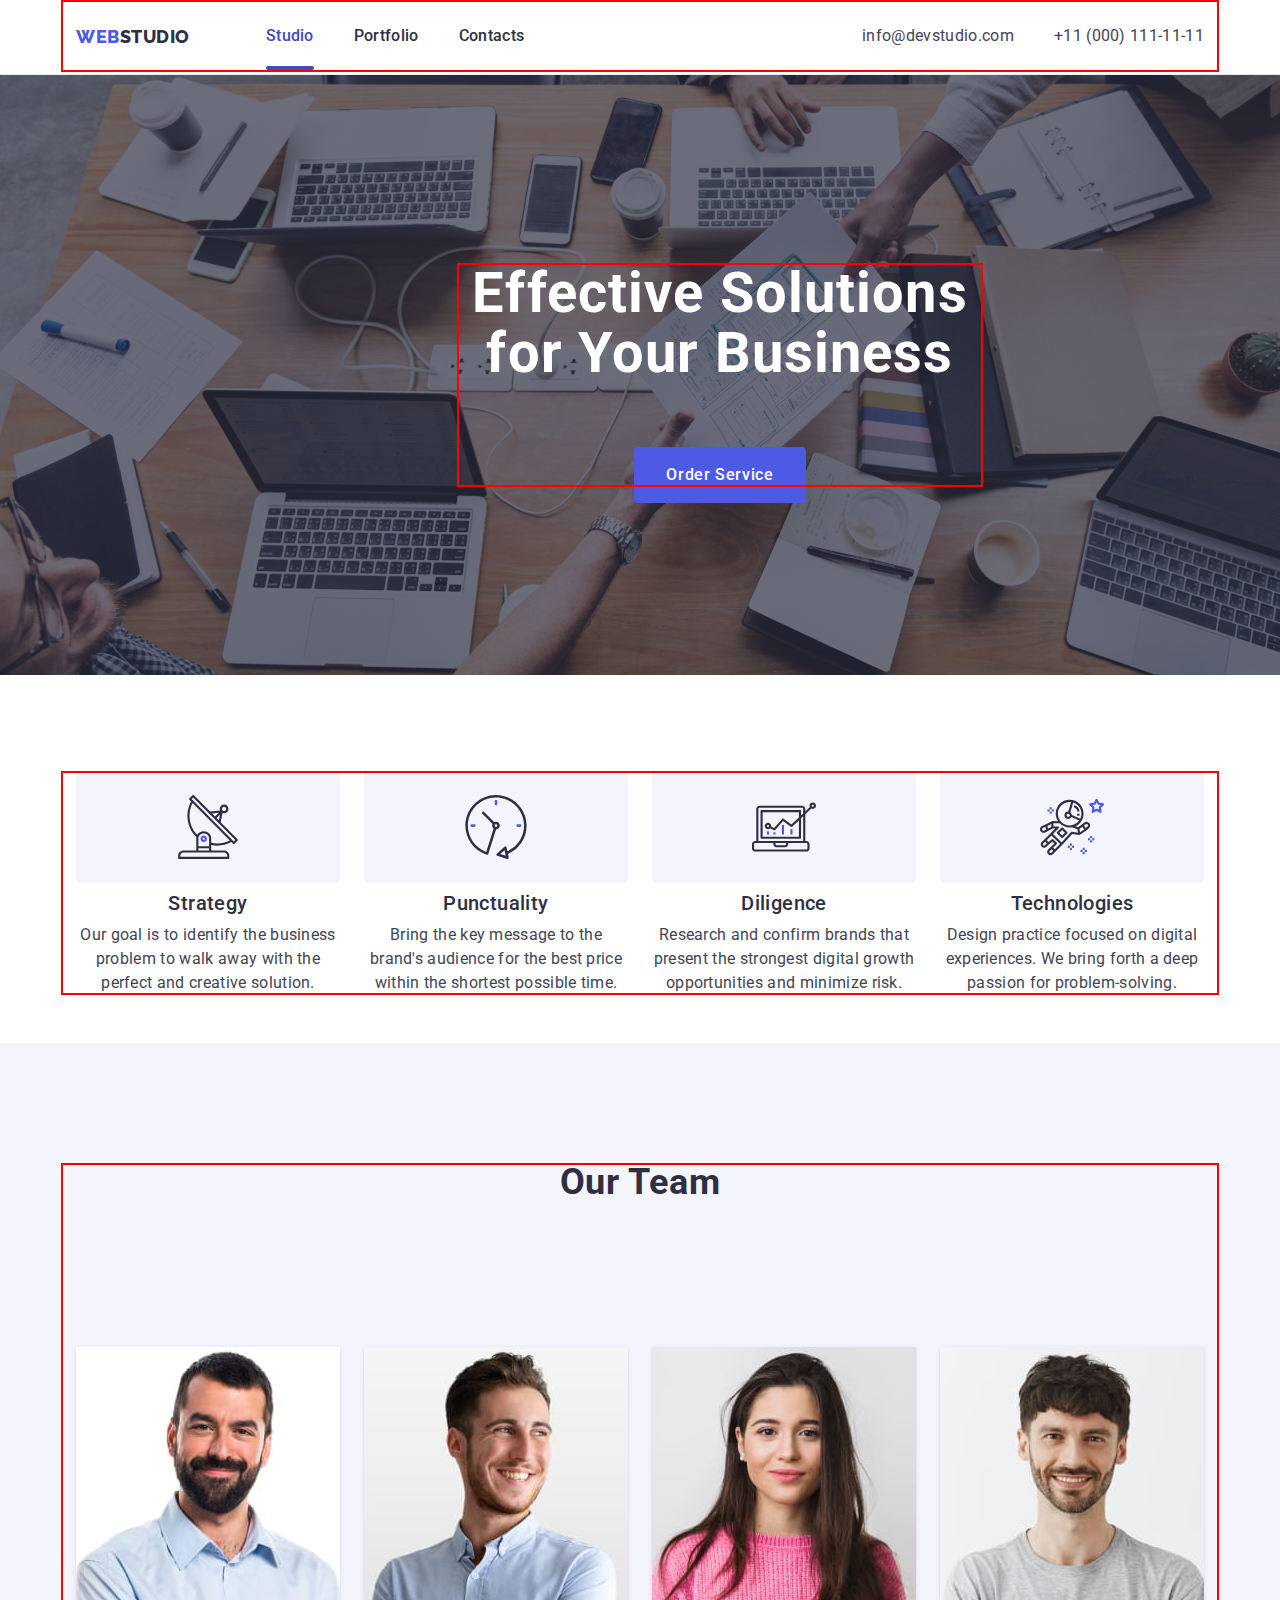
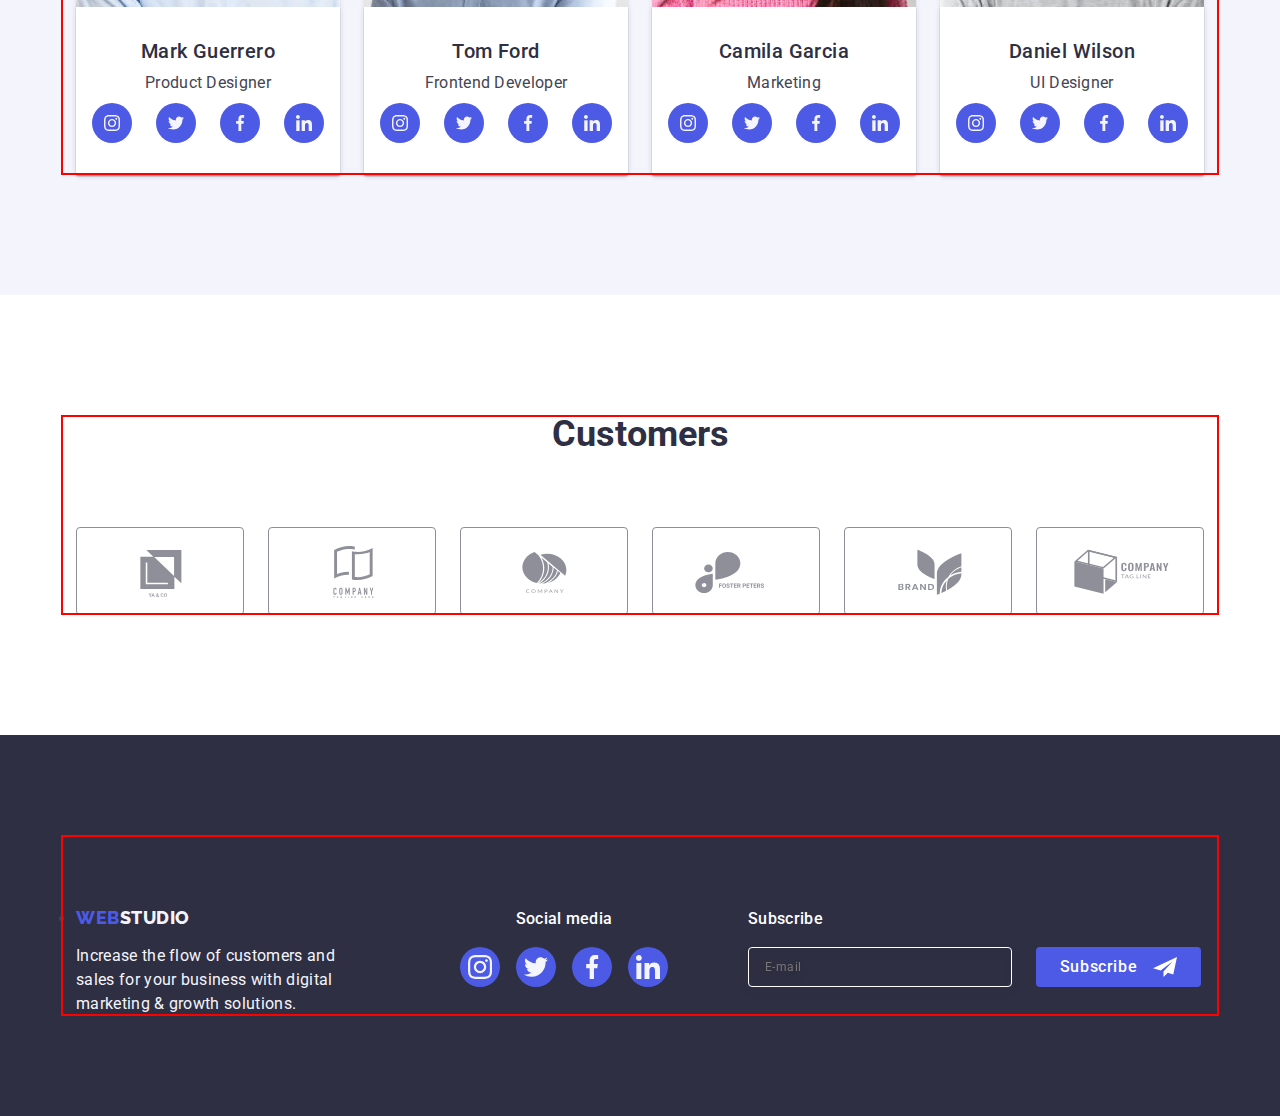
==== commit 2d5fbfed: "7" ====
--- a/index.html
+++ b/index.html
@@ -36,10 +36,10 @@
             <!-- Address Section -->
             <address class="address">
                 <ul class="address-list list">
-                    <li>
+                    <li class="address-item">
                 <a class="contacts link" href="mailto:info@devstudio.com">info@devstudio.com</a>
                     </li>
-                    <li>
+                    <li class="address-item">
                 <a class="contacts link" href="tel:+110001111111">+11 (000) 111-11-11</a>
                     </li>
                 </ul>
--- a/css/styles.css
+++ b/css/styles.css
@@ -66,6 +66,12 @@
             box-shadow: 2px 1px rgba(46, 47, 66, 0.08),
                 0px 1px 1px rgba(46, 47, 66, 0.16),
                 0px 1px 6px rgba(46, 47, 66, 0.08);
+                width: 100%;
+    }
+}
+@media only screen and (min-width: 1158px) {
+    .header-section {
+        width: 100%;
     }
 }
 .navigation {
@@ -78,7 +84,21 @@
         text-decoration: none;
 }
 .address {
-    font-style: normal
+    font-style: normal;
+    gap: 40px;
+    margin-left: auto;
+}
+@media only screen and (min-width: 768px) {
+    .address {
+        font-style: normal;
+        display: flex;
+    }
+}
+@media only screen and (min-width: 1158px) {
+    .address {
+            font-style: normal;
+            display: flex;
+        }
 }
 .hero-section {
     background-color: #2E2F42;
@@ -101,13 +121,24 @@
                 justify-content: center;
                 padding-top: 188px;
                 padding-bottom: 188px;
-                background-image: linear-gradient(rgba(46, 47, 66, 0.7), rgba(46, 47, 66, 0.7)), url(../images/img17.jpg);
+                background-image: linear-gradient(rgba(46, 47, 66, 0.7), rgba(46, 47, 66, 0.7)), url(../images/img19.jpg);
                 background-repeat: no-repeat;
                 background-position: center;
                 background-size: cover;
                 width: 768px;
                 height: 436px;
                 margin: 0 auto;
+    }
+}
+@media (min-device-pixel-ratio: 2),
+(min-resolution: 192dpi),
+(min-resolution: 2dppx) {
+    .section-hero {
+        background-image: linear-gradient(rgba(46, 47, 66, 0.7), rgba(46, 47, 66, 0.7)),
+            url(../images/img19.jpg);
+        background-repeat: no-repeat;
+        background-size: cover;
+        max-width: 768px;
     }
 }
 @media only screen and (min-width: 1158px) {
@@ -220,14 +251,21 @@
     letter-spacing: 0.02em;
     color: #F4F4FD;
 }
+
 .staff-item {
     background-color: #FFFFFF;
-    width: calc((100% - 3 * 24px) / 4);
+    width: 264px;
     border-radius: 0px 0px 4px 4px;
     box-shadow: 0px 1px 6px rgba(46, 47, 66, 0.08),
         0px 1px 1px rgba(46, 47, 66, 0.16),
         0px 2px 1px rgba(46, 47, 66, 0.08);
-
+        margin-top: 72px;
+
+}
+@media only screen and (min-width: 1158px) {
+    .staff-item {
+        width: 264px;
+    }
 }
 .list {
     list-style: none;
@@ -239,6 +277,14 @@
 }
 .address-list {
     list-style: none;
+    padding: 24px 0;
+}
+@media only screen and (min-width: 768px) {
+    .address-list {
+        display: block;
+        margin: 0;
+        padding-left: 0;
+    }
 }
 .what-are-we-doing-list {
     list-style: none;
@@ -284,7 +330,6 @@
 }
 .hero-title {
     font-family: 'Roboto';
-    padding-top: 80px;
     display: block;
     margin: 0 auto;
     font-style: normal;
@@ -298,22 +343,22 @@
     letter-spacing: 0.02em;
     color: #FFFFFF;
 }
-@media only screen and (min-width: 1158px) {
+@media only screen and (min-width: 768px) {
 .hero-title {
-    line-height: 1.07;
+    display: flex;
+    min-width: 496px;
+    height: 120px;
+    margin-bottom: 36px;
+    font-size: 56px;
+    font-weight: 700;
+    line-height: 60px;
+    letter-spacing: 1.12px;
     text-align: center;
-    align-items: center;
-    font-family: 'Roboto';
-    margin: 0 auto;
-    display: block;
-    text-align: center;
-    font-style: normal;
-    font-weight: 700;
-    font-size: 56px;
-    letter-spacing: 0.02em;
+    margin-left: auto;
+    margin-right: auto;
+    padding-bottom: 36px;
     color: white;
-    line-height: 1.07;
-    max-width: 496px;
+    min-width: 496px;
 }
 }
 .img-title {
@@ -397,17 +442,6 @@
     margin-bottom: 8px;
     }
 }
-@media only screen and (min-width: 1158px) {
-    .text {
-            font-size: 16px;
-            line-height: 1.5;
-            letter-spacing: 0.02em;
-            color: var(--text-color-main);
-            font-family: "Roboto";
-            font-style: normal;
-            font-weight: 400;
-        }
-}
 .text {
     color: #434455;
         font-family: Roboto;
@@ -416,6 +450,17 @@
         font-weight: 500;
         line-height: 24px;
         letter-spacing: 0.32px;
+}
+@media only screen and (min-width: 1158px) {
+    .text {
+        font-size: 16px;
+        line-height: 1.5;
+        letter-spacing: 0.02em;
+        color: var(--text-color-main);
+        font-family: "Roboto";
+        font-style: normal;
+        font-weight: 400;
+    }
 }
 .section {
     padding-top: 48px;
@@ -459,7 +504,7 @@
     }
 }
 /* Dekstop styles */
-@media only screen and (min-width: 1200px) {
+@media only screen and (min-width: 1158px) {
     .container {
         max-width: 1158px;
         padding-left: 15px;
@@ -494,19 +539,19 @@
     display: flex;
     align-items: center;
 }
-@media only screen and (min-width: 1158px) {
-    .logo-link {
-            display: flex;
-            align-items: center;
-            margin-right: 76px
-        }
-}
 .logo-link {
     display: flex;
     align-items: center;
     margin-right: 76px;
     padding-top: 25.5px;
     padding-bottom: 23.5px;
+}
+@media only screen and (min-width: 1158px) {
+    .logo-link {
+        display: flex;
+        align-items: center;
+        margin-right: 76px
+    }
 }
 .studio-dark {
     display: flex;
@@ -553,10 +598,20 @@
     }
 }
 .team-list {
+    flex-direction: row;
+    display: block;
+    gap: 24px;
+    list-style: none;
+    padding-left: 72px;
+}
+@media only screen and (min-width: 1158px) {
+    .team-list {
             flex-direction: row;
-                display: flex;
-                gap: 24px;
-                list-style: none;
+            display: flex;
+            gap: 24px;
+            list-style: none;
+            padding-left: 0;
+        }
 }
 .team-container {
     text-align: center;
@@ -595,6 +650,7 @@
         max-width: 264px;
         letter-spacing: 0.02em;
         color: #F4F4FD;
+        width: 264px;
 }
 .but-list {
     display: flex;
@@ -719,12 +775,26 @@
 }
 .companies-list {
 display: flex;
-gap: 24px;
+gap: 72px 16px;
 list-style: none;
+flex-wrap: wrap;
+}
+@media only screen and (min-width: 1158px) {
+    .companies-list {
+            display: flex;
+            gap: 24px;
+            list-style: none;
+        }
 }
 .companies {
-width: calc((100% - 120px) / 6);
-height:88px;
+    width: calc((100% - 16px) / 2);
+    height: 88px;
+}
+@media only screen and (min-width: 1158px) {
+    .companies {
+            width: calc((100% - 120px) / 6);
+            height: 88px;
+        }
 }
 .company-icon {
 width: 100%;
@@ -766,8 +836,16 @@
 }
 .social-icon-list {
     display: flex;
-    align-items: center;
     gap: 16px;
+    list-style: none;
+    justify-content: center;
+}
+@media only screen and (min-width) {
+    .social-icon-list {
+            display: flex;
+            align-items: center;
+            gap: 16px;
+        }
 }
 .social-icon {
     border-radius: 50%;
@@ -794,17 +872,44 @@
     height: 40px;
 }
 .footer-social {
+        display: block;
+        text-align: center;
+        margin: 0 auto;
+        padding-top: 72px;
+}
+@media only screen and (min-width: 1558px) {
+    .footer-social {
+            align-items: baseline;
+            justify-content: center;
+        }
+}
+.footer-container {
+    margin: 0 auto;
+    padding-left: 15px;
+    padding-right: 15px;
     align-items: baseline;
-    justify-content: center;
-}
-.footer-container {
-    display: flex;
-    align-items: baseline;   
+    display: block;
+    width: 100%;
+}
+@media only screen and (min-width: 1158px) {
+    .footer-container {
+            display: flex;
+            align-items: baseline;
+        }
 }
 .footer-logo {
-    margin-right: 120px
-}
-
+    margin-right: 120px;
+        display: list-item;
+        padding-left: 80px;
+        text-align: center;
+}
+@media only screen and (min-width: 1158px) {
+    .footer-logo {
+            margin-right: 120px;
+            text-align: start;
+            padding-left: 0;
+        }
+}
 .modal-container {
     position: fixed;
     top: 0;
@@ -872,14 +977,30 @@
     line-height: 1.5;
     letter-spacing: 0.02em;
     color: #ffffff;
-
+    margin-left: 176px;
+}
+@media only screen and (min-width: 1158px) {
+    .form-p {
+            margin-bottom: 16px;
+            font-weight: 500;
+            font-size: 16px;
+            line-height: 1.5;
+            letter-spacing: 0.02em;
+            color: #ffffff;
+            margin-left: 0;
+        }
 }
 .footer-form {
-    display: flex;
     gap: 24px;
 }
+@media only screen and (min-width: 1158px) {
+    .footer-form {
+            display: flex;
+            gap: 24px;
+        }
+}
 .email-input  {
-    width: 264px;
+    width: 100%;
     height: 40px;
     border: 1px solid #ffffff;
     background-color: transparent;
@@ -892,8 +1013,31 @@
     color: #ffffff;
 
 }
+@media only screen and (min-width: 1158px) {
+.email-input {
+        width: 264px;
+        height: 40px;
+        border: 1px solid #ffffff;
+        background-color: transparent;
+        font-size: 12px;
+        line-height: 1.5;
+        letter-spacing: 0.04em;
+        padding-left: 16px;
+        filter: drop-shadow(0px 4px 4px rgba(0, 0, 0, 0.15));
+        border-radius: 4px;
+        color: #ffffff;
+
+    }
+}
 .form-container {
-    margin-left: 80px;
+    width: 100%;
+    padding-top: 72px;
+    margin-left: 15px;
+}
+@media only screen and (min-width: 1158px) {
+    .form-container {
+            margin-left: 80px;
+        }
 }
 .placeholder {
     color: #FFFFFF;
@@ -914,6 +1058,29 @@
     background-color: #4D5AE5;
     border: none;
     border-radius: 4px;
+    margin-top: 16px;
+    margin-left: 131px;
+}
+@media only screen and (min-width: 1158px) {
+    .form-but {
+            min-width: 165px;
+            height: 40px;
+            display: flex;
+            justify-content: center;
+            align-items: center;
+            font-family: "Roboto", sans-serif;
+            font-size: 16px;
+            font-weight: 500;
+            line-height: 1.5;
+            letter-spacing: 0.04em;
+            color: #ffffff;
+            cursor: pointer;
+            background-color: #4D5AE5;
+            border: none;
+            border-radius: 4px;
+            margin-left: 0;
+            margin-top: 0;
+        }
 }
 .form-svg {
     margin-left: 16px;
@@ -1047,6 +1214,11 @@
 .header-list, address {
     display: none;
 }
+@media only screen and (min-width: 768px) {
+    .header-list, .address {
+        display: flex;
+    }
+}
 @media only screen and (min-width: 1158px) {
     .header-list{
         display: flex;
@@ -1068,4 +1240,10 @@
 .section-advantages {
     padding-top: 96px;
     padding-bottom: 48px;
+}
+@media only screen and (min-width: 768px) {
+    .address-item {
+        display: list-item;
+        text-align: -webkit-match-parent;
+    }
 }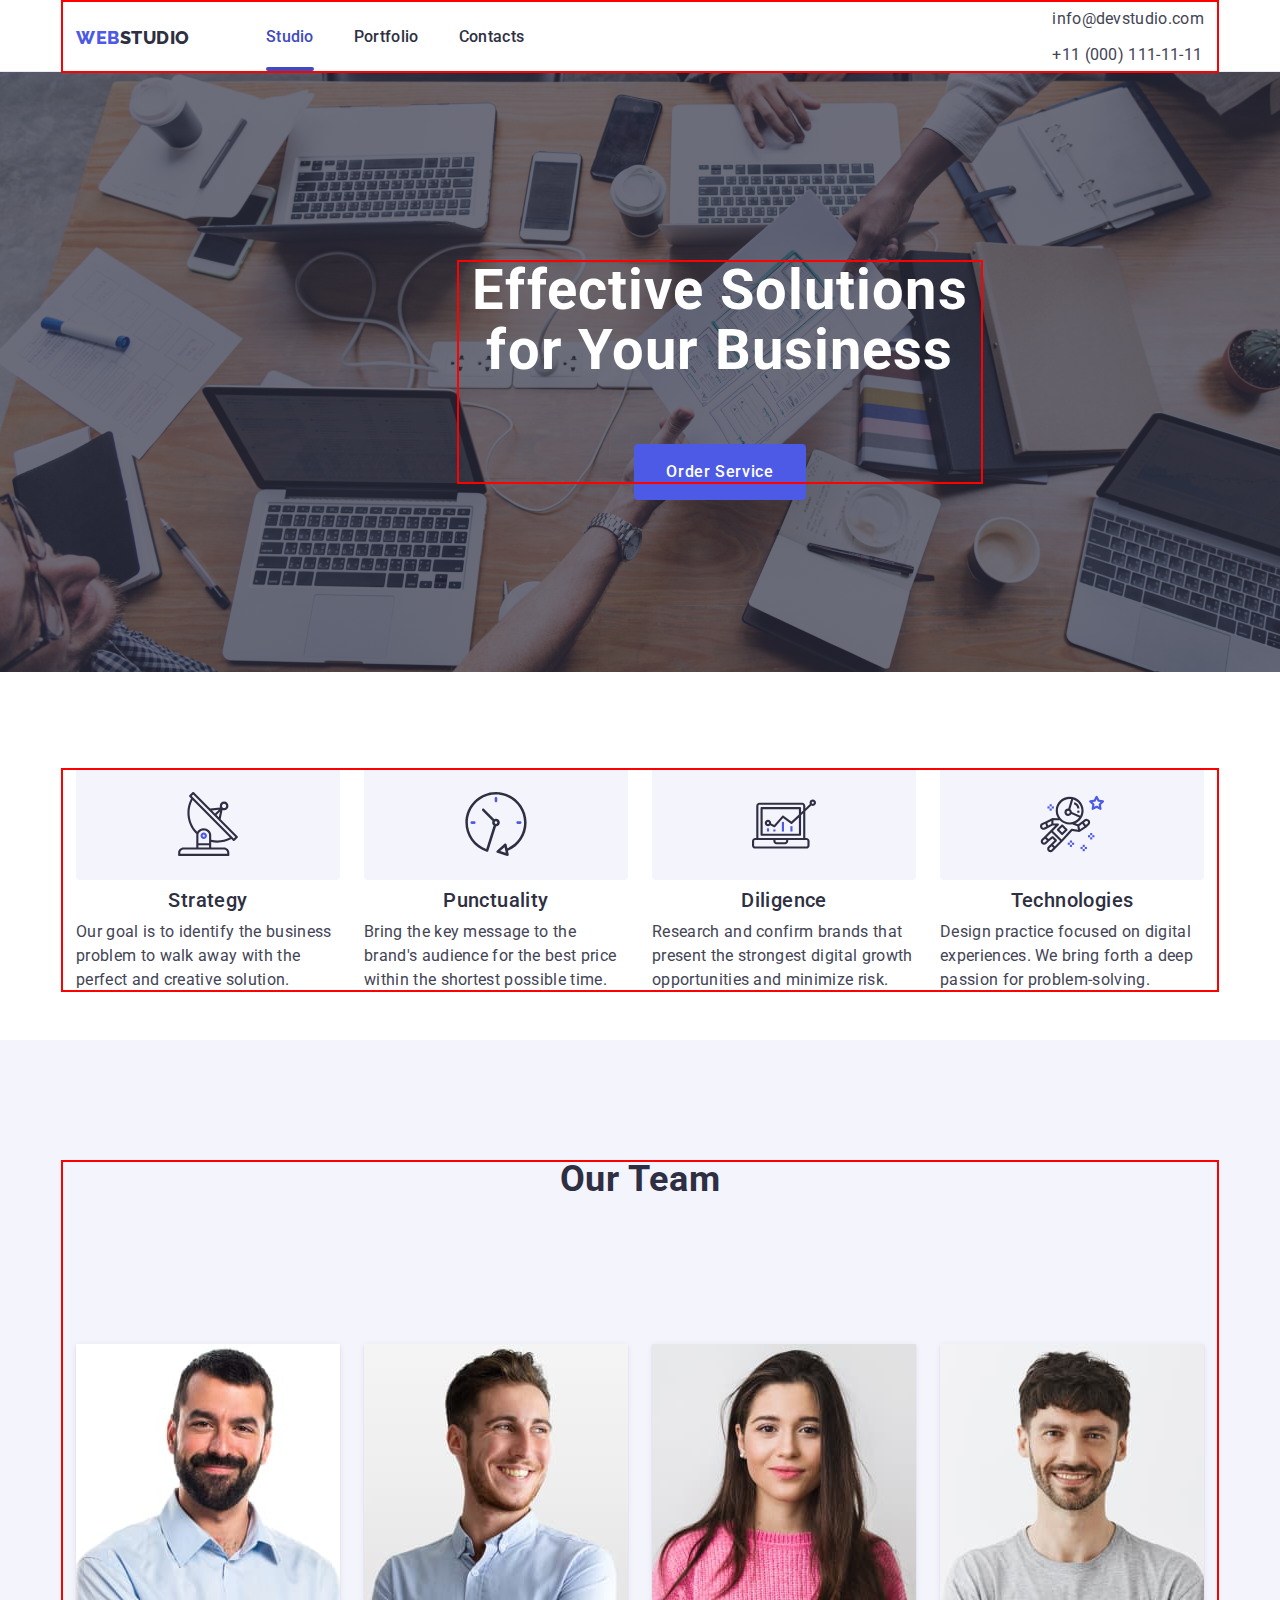
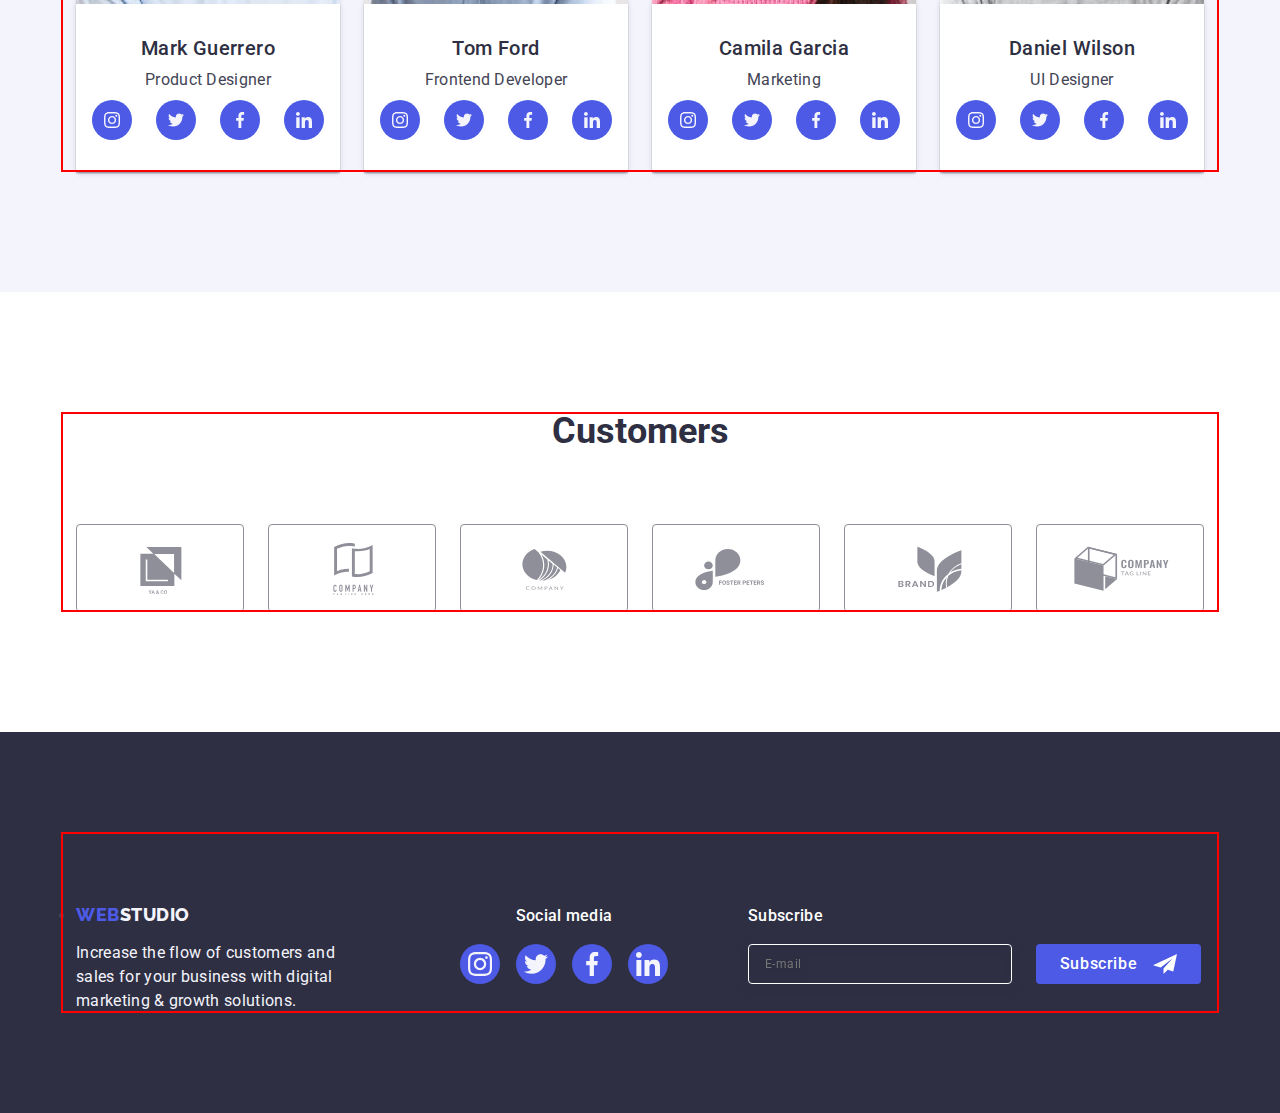
==== commit 9e4c2c8d: "10" ====
--- a/index.html
+++ b/index.html
@@ -59,7 +59,7 @@
         </section>
         <!-- Section 2 -->
         <section class="section-advantages section">
-        <div class="advantages-container container">
+        <div class="container">
             <h2 class="visually-hidden" hidden>Advantages</h2>
             <ul class="adv-list ">
                 <li class="li-item">
--- a/css/styles.css
+++ b/css/styles.css
@@ -67,6 +67,7 @@
                 0px 1px 1px rgba(46, 47, 66, 0.16),
                 0px 1px 6px rgba(46, 47, 66, 0.08);
                 width: 100%;
+                height: 72px;
     }
 }
 @media only screen and (min-width: 1158px) {
@@ -119,8 +120,7 @@
             background-color: #2E2F42;
                 display: flex;
                 justify-content: center;
-                padding-top: 188px;
-                padding-bottom: 188px;
+                padding: 112px 0;
                 background-image: linear-gradient(rgba(46, 47, 66, 0.7), rgba(46, 47, 66, 0.7)), url(../images/img19.jpg);
                 background-repeat: no-repeat;
                 background-position: center;
@@ -283,7 +283,7 @@
     .address-list {
         display: block;
         margin: 0;
-        padding-left: 0;
+        padding-left: 150px;
     }
 }
 .what-are-we-doing-list {
@@ -499,8 +499,6 @@
 @media screen and (min-width: 768px) {
     .container {
         max-width: 768px;
-        padding-left: 16px;
-        padding-right: 32px;
     }
 }
 /* Dekstop styles */
@@ -513,6 +511,18 @@
 }
 .header-container {
     display: flex;
+    align-items: center;
+    justify-content: space-between;
+    padding: 0 15px 0 15px;
+}
+@media only screen and (min-width: 768px) {
+    .header-container {
+    align-items: center;
+        display: flex;
+        justify-content: space-between;
+        padding: 0 15px 0 15px;
+        height: 73px;
+    }
 }
 @media only screen and (min-width: 1158px) {
 .header-container {
@@ -529,7 +539,6 @@
 
 }
 .address-list {
-    display: flex;
     flex-direction: row;
     gap: 40px;
     margin-left: auto;
@@ -560,6 +569,12 @@
 .li-item {
     width: 396px;
     display: list-item;
+}
+@media only screen and (min-width: 768px) {
+    .li-item {
+        text-align: left;
+        display: list-item;
+    }
 }
 @media only screen and (min-width: 1158px) {
 .li-item {
@@ -581,7 +596,11 @@
     list-style: none;
 }
 @media only screen and (min-width: 768px) {
-
+    .adv-list {
+        display: flex;
+        gap: 72px 24px;
+        flex-wrap: wrap;
+    }
 }
 @media only screen and (min-width: 1200px) {
     .adv-list {            
@@ -1242,8 +1261,16 @@
     padding-bottom: 48px;
 }
 @media only screen and (min-width: 768px) {
+    .section-advantages {
+        display: block;
+    }
+}
+@media only screen and (min-width: 768px) {
     .address-item {
         display: list-item;
         text-align: -webkit-match-parent;
     }
-}+}
+.address-item:not(:last-child) {
+    margin-bottom: 12px;
+}
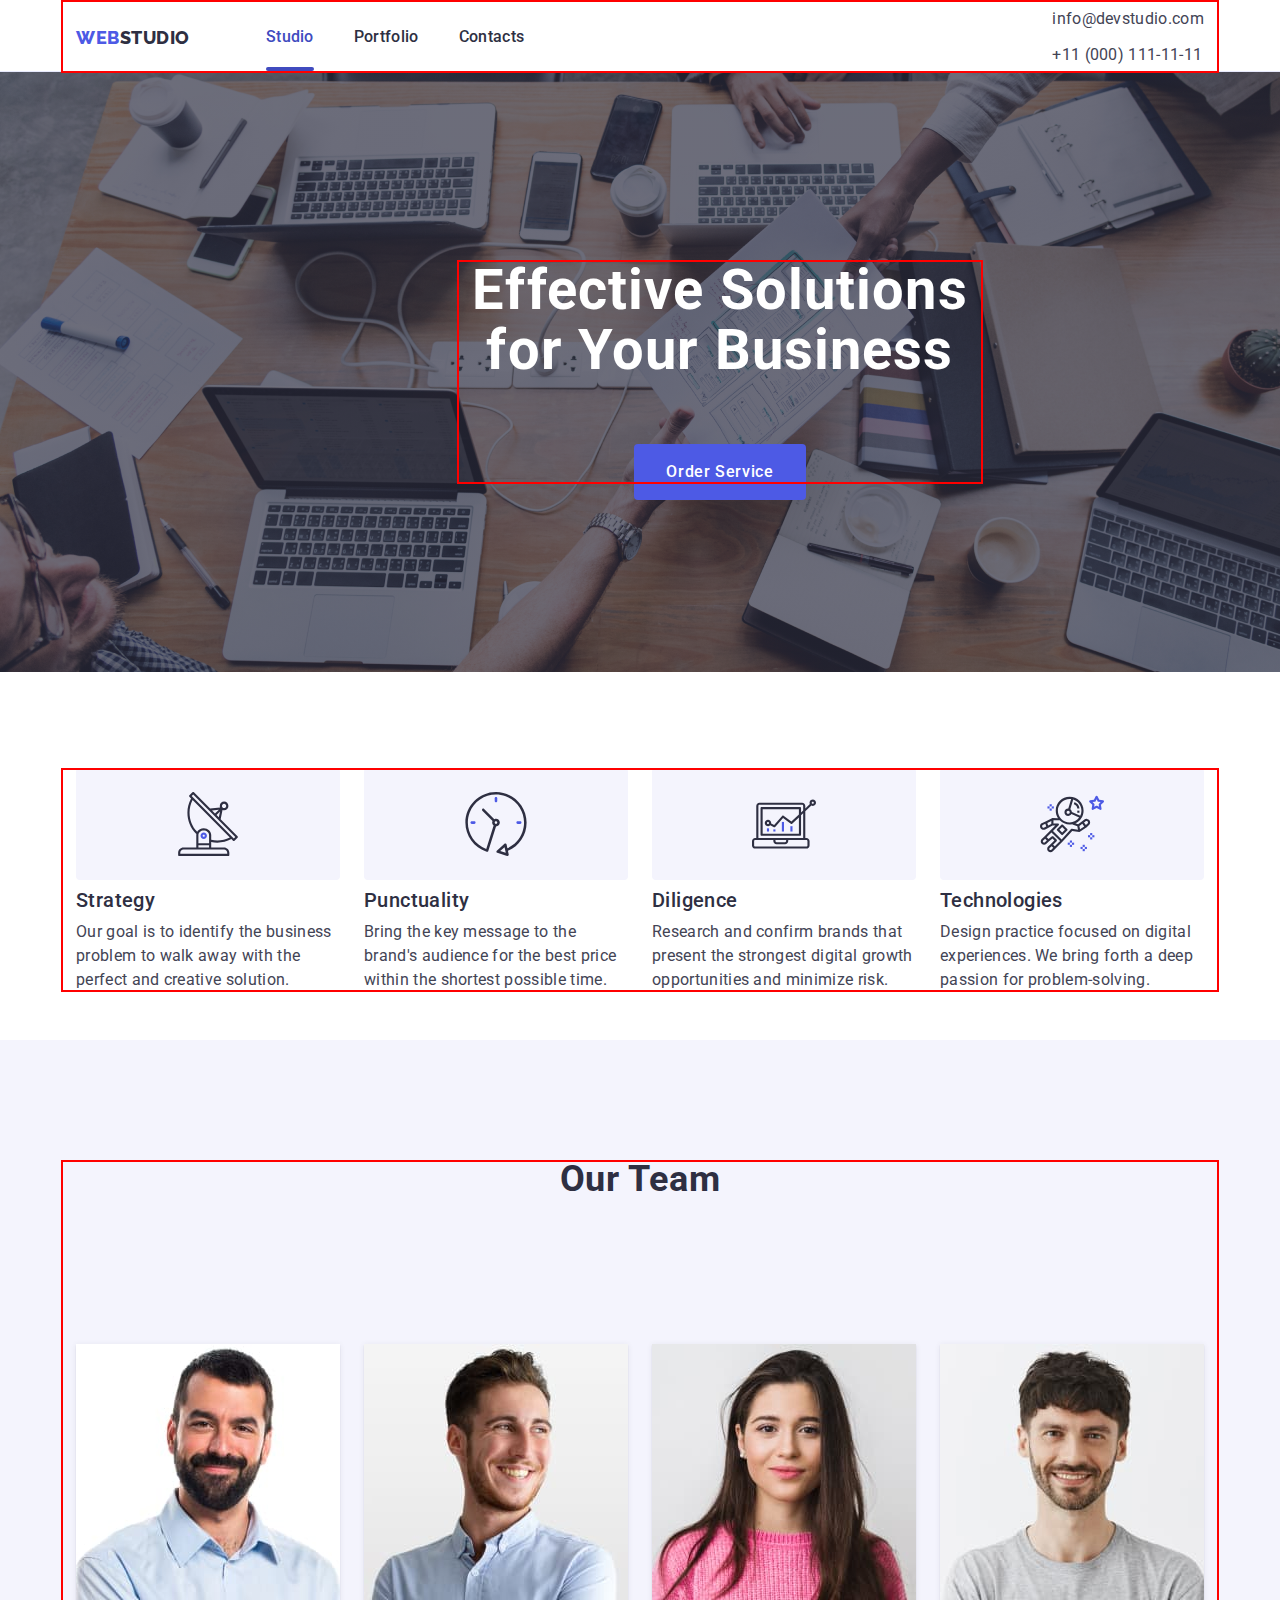
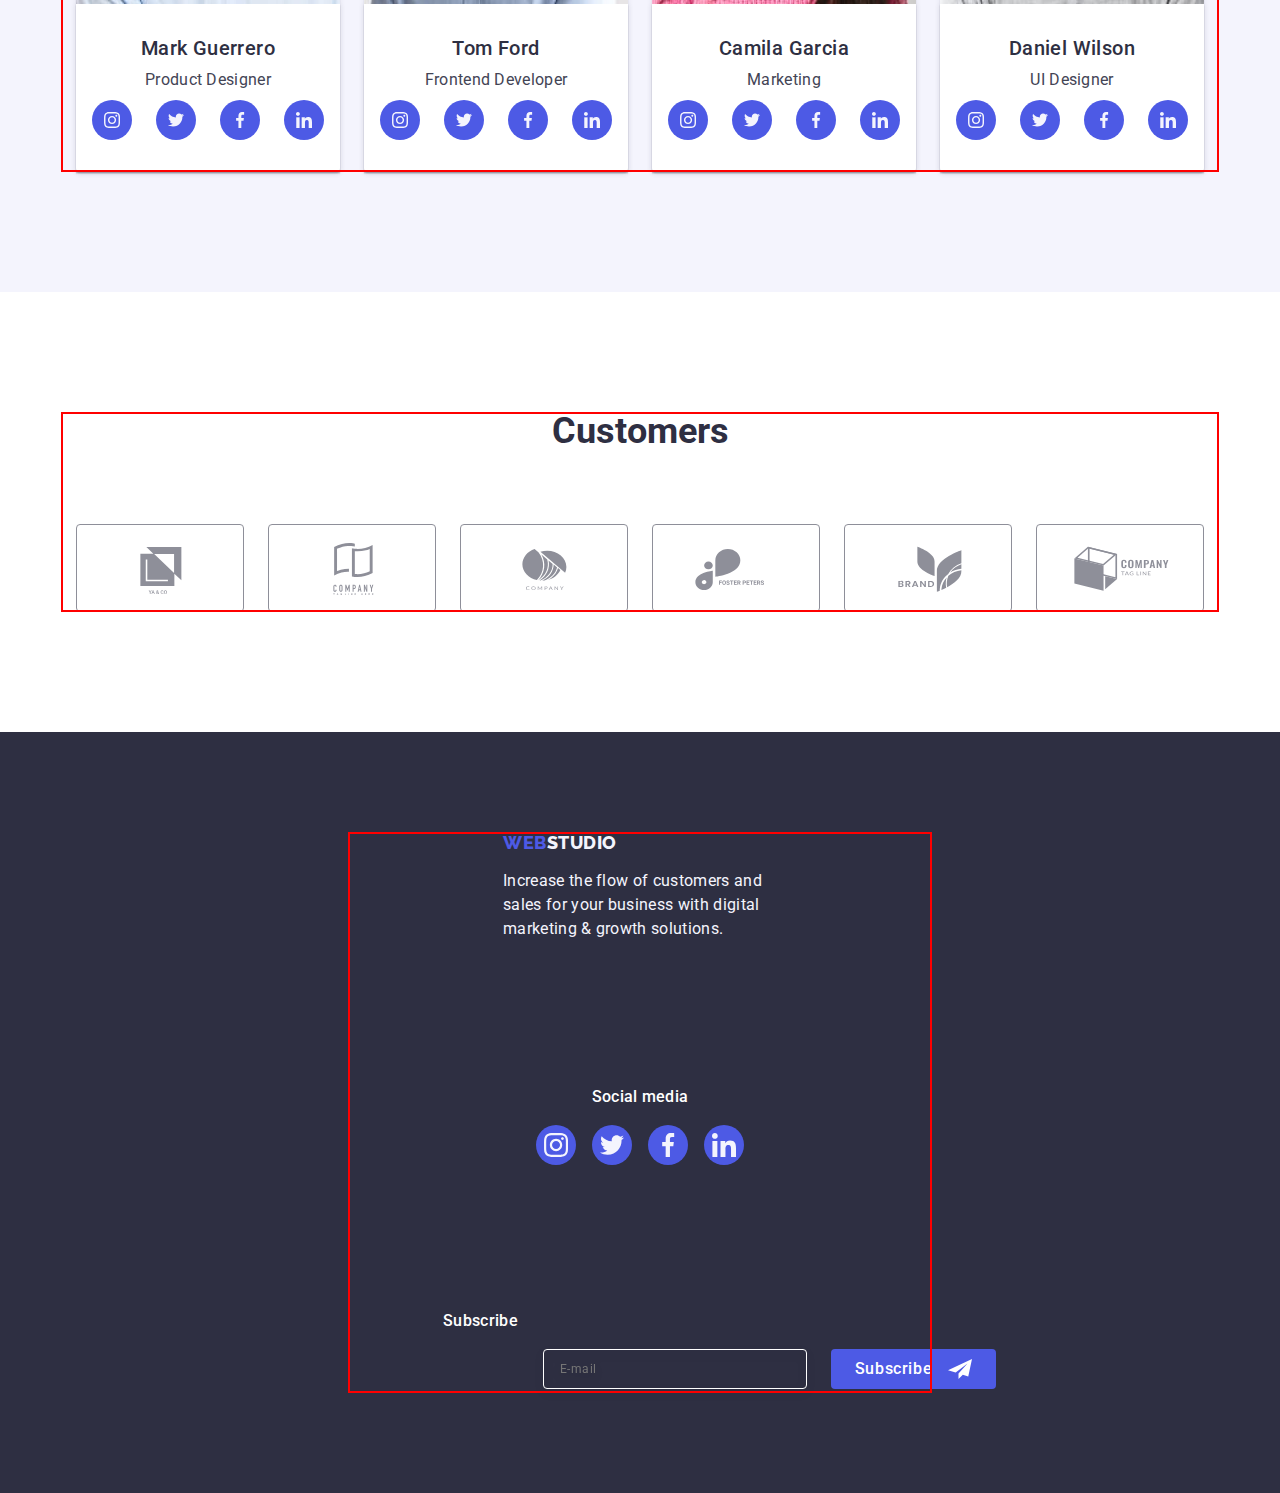
==== commit bd910e62: "11" ====
--- a/index.html
+++ b/index.html
@@ -68,7 +68,7 @@
                             <use href="./images/icons.svg#icon-antenna-1"></use> 
                         </svg>
                     </div>
-            <h3 class="title">
+            <h3 class="team-title title">
                 Strategy
             </h3>
             <p class="text">
@@ -82,7 +82,7 @@
                             <use href="./images/icons.svg#icon-clock-1"></use>
                         </svg>
                     </div>
-            <h3 class="title">
+            <h3 class="team-title title">
                 Punctuality
             </h3>
             <p class="text">
@@ -95,7 +95,7 @@
                         <use href="./images/icons.svg#icon-diagram-1"></use>
                     </svg>
                 </div>
-            <h3 class="title">
+            <h3 class="team-title title">
                 Diligence
             </h3>
             <p class="text">
@@ -108,7 +108,7 @@
                         <use href="./images/icons.svg#icon-astronaut-1"></use>
                     </svg>
                 </div>
-            <h3 class="title">
+            <h3 class="team-title title">
                 Technologies
             </h3>
             <p class="text">
@@ -147,7 +147,7 @@
                 height="260"
                 />
                 <div class="team-container">
-                <h3 class="title">Mark Guerrero</h3>
+                <h3 class="name-title title">Mark Guerrero</h3>
                 <p class="text">
                     Product Designer
                 </p>
@@ -189,7 +189,7 @@
                 height="260"
                 />
                 <div class="team-container">
-                <h3 class="title">Tom Ford</h3>
+                <h3 class="name-title title">Tom Ford</h3>
                 <p class="text">
                     Frontend Developer
                 </p>
@@ -232,7 +232,7 @@
                 height="260"
                 />
                 <div class="team-container">
-                    <h3 class="title">Camila Garcia</h3>
+                    <h3 class="name-title title">Camila Garcia</h3>
                     <p class="text">
                         Marketing
                     </p>
@@ -275,7 +275,7 @@
                     height="260"
                     />
                     <div class="team-container">
-                        <h3 class="title">Daniel Wilson</h3>
+                        <h3 class="name-title title">Daniel Wilson</h3>
                         <p class="text">
                             UI Designer
                         </p>
--- a/css/styles.css
+++ b/css/styles.css
@@ -406,6 +406,11 @@
 .contacts {
     transition: color 250ms cubic-bezier(0.4, 0, 0.2, 1);
 }
+@media only screen and (min-width: 768px) {
+    .comtacts{
+    font-size: 12px;
+    }
+}
 .list .contacts {
 font-family: 'Roboto';
     font-style: normal;
@@ -431,6 +436,11 @@
     line-height: 40px;
     letter-spacing: 0.72px;
     text-transform: capitalize;
+}
+@media only screen and (min-width: 768px) {
+    .team-title {
+        text-align: left;
+    }
 }
 @media only screen and (min-width: 1158px) {
     .title {    
@@ -567,7 +577,7 @@
     align-items: center;
 }
 .li-item {
-    width: 396px;
+    width: 356px;
     display: list-item;
 }
 @media only screen and (min-width: 768px) {
@@ -617,11 +627,14 @@
     }
 }
 .team-list {
-    flex-direction: row;
-    display: block;
-    gap: 24px;
-    list-style: none;
-    padding-left: 72px;
+    flex-wrap: wrap;
+    display: flex;
+    justify-content: center;
+}
+@media only screen and (min-width: 768px) {
+    .team-list {
+        gap: 72px 24px;
+    }
 }
 @media only screen and (min-width: 1158px) {
     .team-list {
@@ -798,6 +811,12 @@
 list-style: none;
 flex-wrap: wrap;
 }
+@media only screen and (min-width: 768px) {
+    .companies-list {
+        gap: 72px 24px;
+        justify-content: center;
+    }
+}
 @media only screen and (min-width: 1158px) {
     .companies-list {
             display: flex;
@@ -808,6 +827,12 @@
 .companies {
     width: calc((100% - 16px) / 2);
     height: 88px;
+}
+@media only screen and (min-width: 768px) {
+    .companies {
+        width: 168px;
+            height: 88px;
+    }
 }
 @media only screen and (min-width: 1158px) {
     .companies {
@@ -910,6 +935,17 @@
     display: block;
     width: 100%;
 }
+@media only screen and (min-width: 768px) {
+    .footer-container {
+        max-width: 584px;
+            flex-direction: row;
+            flex-wrap: wrap;
+            align-items: baseline;
+            text-align: start;
+            row-gap: 72px;
+            column-gap: 24px;
+    }
+}
 @media only screen and (min-width: 1158px) {
     .footer-container {
             display: flex;
@@ -921,6 +957,16 @@
         display: list-item;
         padding-left: 80px;
         text-align: center;
+}
+@media only screen and (min-width: 768px) {
+    .footer-logo {
+        padding-left: 0;
+            padding-right: 30px;
+            margin: 0 auto;
+            margin-right: 0;
+            display: block;
+            text-align: center;
+    }
 }
 @media only screen and (min-width: 1158px) {
     .footer-logo {
@@ -1012,6 +1058,12 @@
 .footer-form {
     gap: 24px;
 }
+@media only screen and (min-width: 768px) {
+    .footer-form {
+        display: flex;
+        padding-left: 100px;
+    }
+}
 @media only screen and (min-width: 1158px) {
     .footer-form {
             display: flex;
@@ -1032,6 +1084,11 @@
     color: #ffffff;
 
 }
+@media only screen and (min-width: 768px) {
+    .email-input {
+        width: 264px;
+    }
+}
 @media only screen and (min-width: 1158px) {
 .email-input {
         width: 264px;
@@ -1079,6 +1136,12 @@
     border-radius: 4px;
     margin-top: 16px;
     margin-left: 131px;
+}
+@media only screen and (min-width: 768px) {
+    .form-but {
+        margin-top: 0;
+        margin-left: 0;
+    }
 }
 @media only screen and (min-width: 1158px) {
     .form-but {
@@ -1274,3 +1337,6 @@
 .address-item:not(:last-child) {
     margin-bottom: 12px;
 }
+.name-title {
+    font-size: 20px;
+}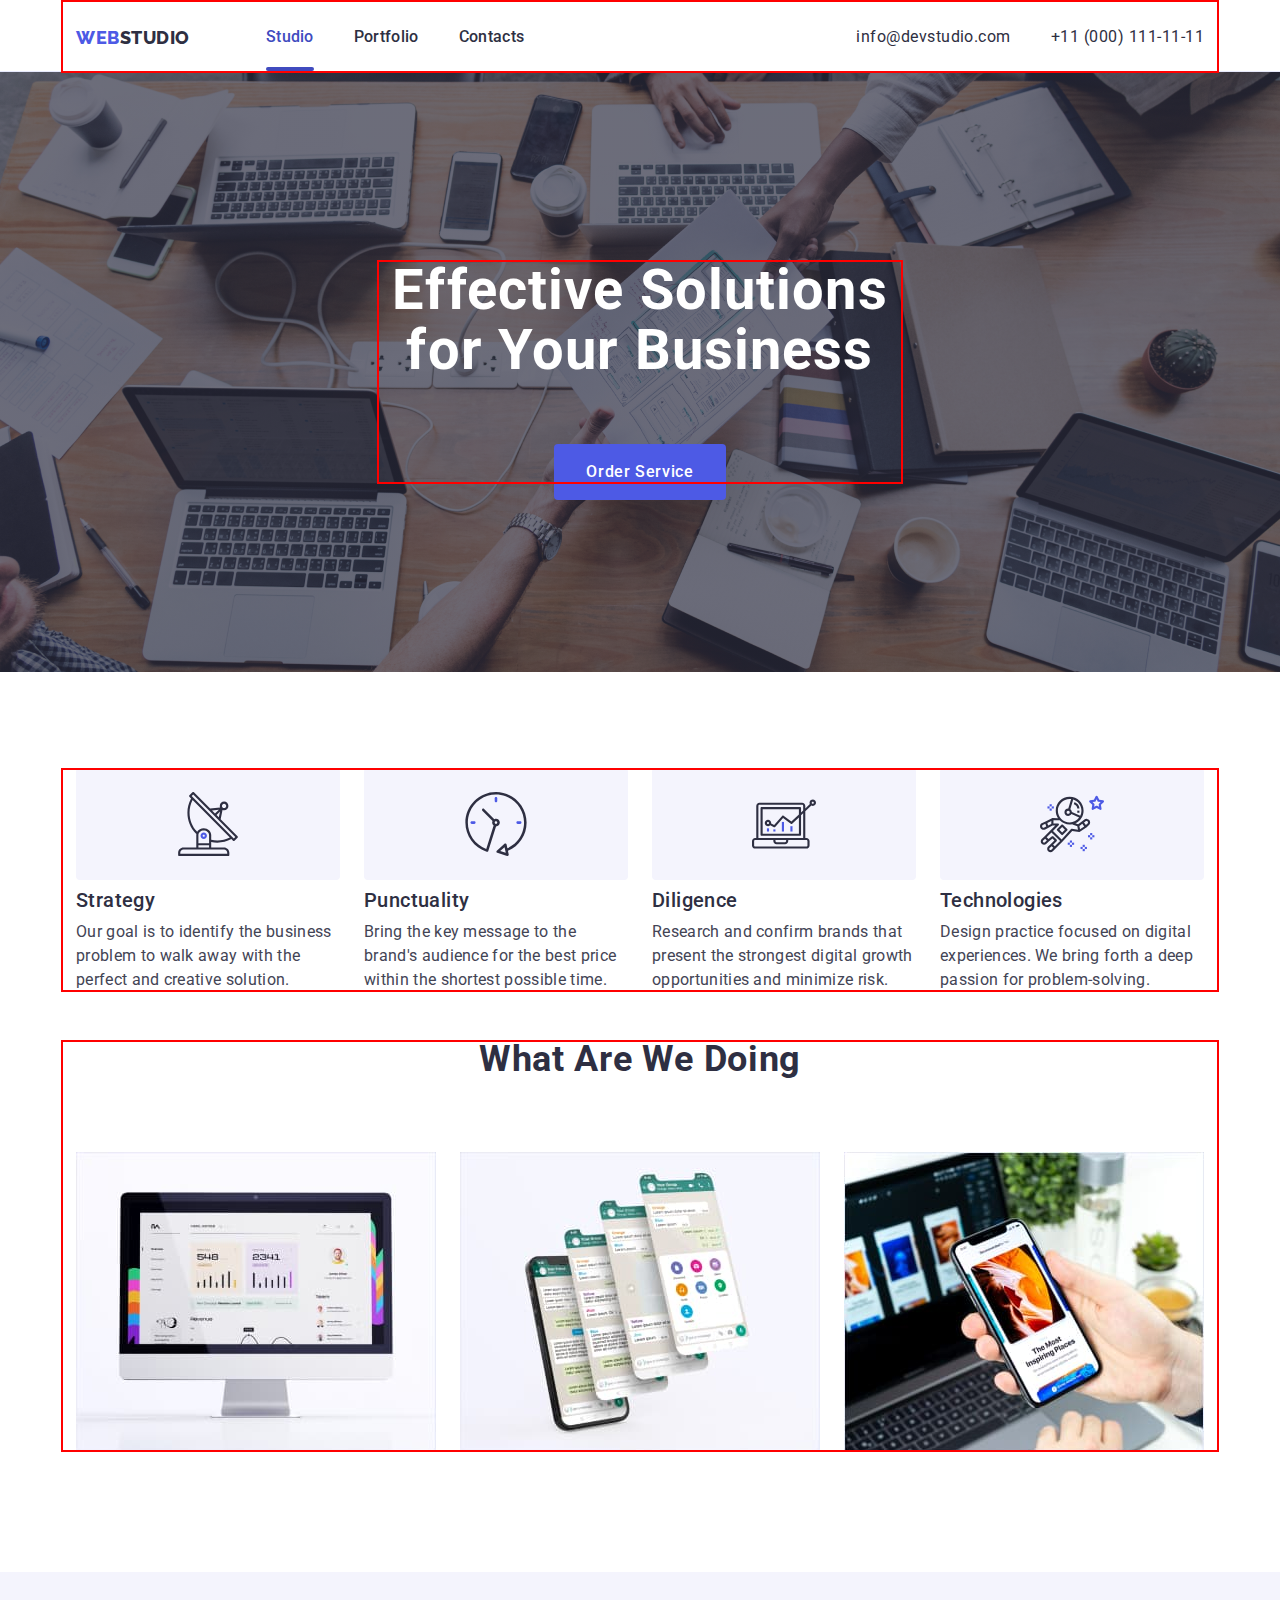
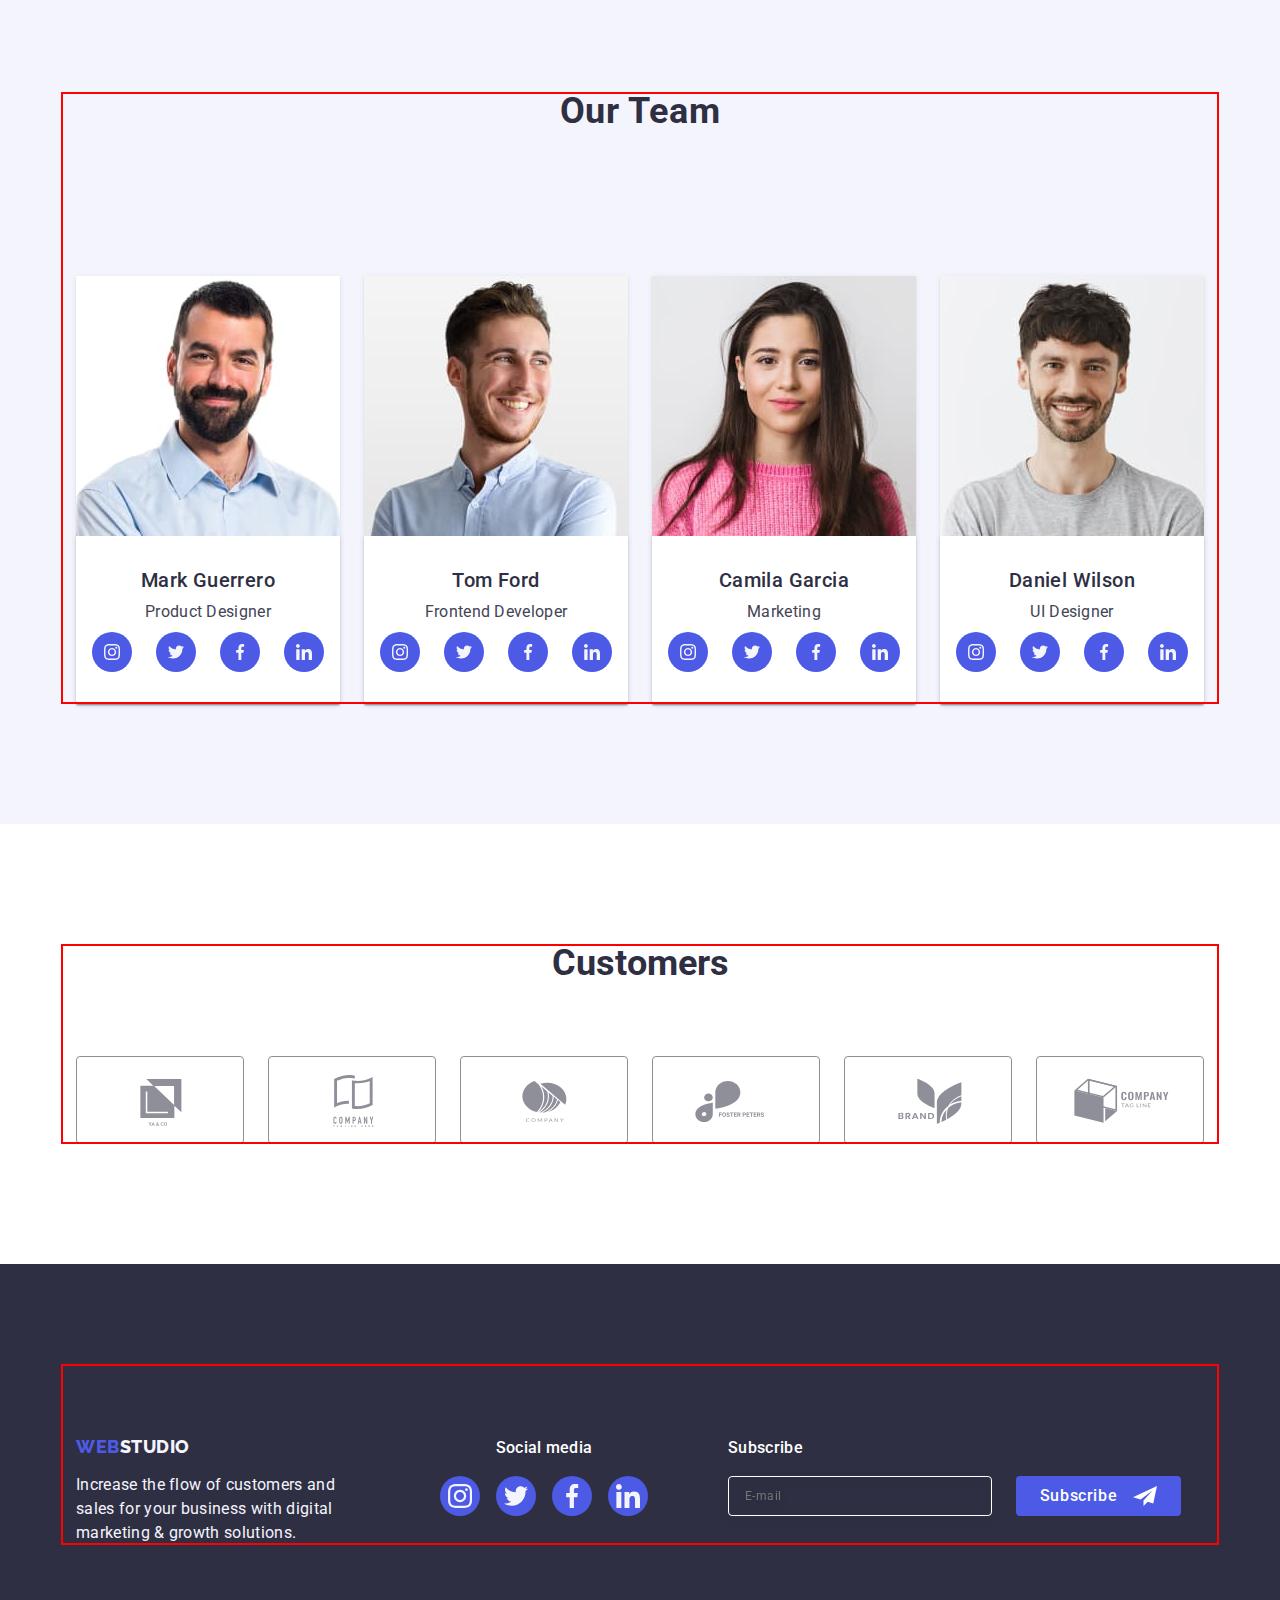
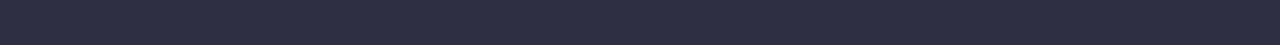
==== commit b6b90172: "13" ====
--- a/index.html
+++ b/index.html
@@ -44,6 +44,56 @@
                     </li>
                 </ul>
             </address>
+            <header class="header-mob">
+                <button type="button" class="open-menu-btn" data-menu-open>
+                    <svg xmlns="http://www.w3.org/2000/svg" width="32" height="22" viewBox="0 0 32 22" fill="none">
+                        <g clip-path="url(#clip0_297053_2156)">
+                            <path d="M1.34766 20.0431H30.8861M1.34766 10.7354H30.8861M1.34766 1.42773H30.8861" stroke="#2E2F42"
+                                stroke-width="3" stroke-linecap="round" stroke-linejoin="round" />
+                        </g>
+                        <defs>
+                            <clipPath id="clip0_297053_2156">
+                                <rect width="32" height="22" fill="white" />
+                            </clipPath>
+                        </defs>
+                    </svg>
+                </button>
+                </div>
+            </header>
+            <div class="mob-menu is-hidden" data-menu>
+                <button type="button" class="close-menu-btn" data-menu-close>
+                    <svg class="menu-close-btn" width="8" height="8">
+                        <use href="./images/icons.svg#icon-close-black-18dp-2-1"></use>
+                    </svg>
+                </button>
+                <ul class="mobile-menu-list list">
+                    <li class="mob-title-item"><a href="./index.html" class="mob-text-link link active">Studio</a></li>
+                    <li class="mob-title-item"><a href="./portfolio.html" class="mob-text-link link active">Portfolio</a></li>
+                    <li class="mob-title-item"><a href="" class="mob-text-link link active">Contacts</a></li>
+                </ul>
+                <address class="mob-address">
+                    <ul class="mob-soc-list list">
+                        <li class="mob-soc-item"><a class="mob-soc-title link tel-link" href="tel:+110001111111">+11 (000)
+                                111-11-11</a></li>
+                        <li class="mob-soc-item"><a class="mob-soc-title link mael-link"
+                                href="mailto:info@devstudio.com">info@devstudio.com</a></li>
+                    </ul>
+                </address>
+                <ul class="mob-icons">
+                    <li class="mob-icon-team"><a href="" class="mob-sending"><svg class="soc-svg" width="24" height="24">
+                                <use href="./images/icons.svg#icon-instagram-2-1"></use>
+                            </svg></a></li>
+                    <li class="mob-icon-team"><a href="" class="mob-sending"><svg class="soc-svg" width="24" height="24">
+                                <use href="./images/icons.svg#icon-twitter-1-1"></use>
+                            </svg></a></li>
+                    <li class="mob-icon-team"><a href="" class="mob-sending"><svg class="soc-svg" width="24" height="24">
+                                <use href="./images/icons.svg#icon-facebook-1-1"></use>
+                            </svg></a></li>
+                    <li class="mob-icon-team"><a href="" class="mob-sending"><svg class="soc-svg" width="24" height="24">
+                                <use href="./images/icons.svg#icon-linkedin-1-1"></use>
+                            </svg></a></li>
+                </ul>
+            </div>
         </div>
     </header>
     <main>
@@ -460,5 +510,6 @@
     </div>
 </div>
 <script src="./modal.js"></script>
+<script defer src="./mobile-menu.js"></script>
 </body>
 </html>--- a/css/styles.css
+++ b/css/styles.css
@@ -54,7 +54,7 @@
     border-bottom: 1px solid #e7e9fc;
     box-shadow: 0px 2px 1px rgba(46, 47, 66, 0.08), 0px 1px 1px rgba(46, 47, 66, 0.16), 0px 1px 6px rgba(46, 47, 66, 0.08);
     height: 75px;
-    width: 480px;
+    width: 100%;
 }
 @media only screen and (min-width: 768px) {
     .header-section {
@@ -152,7 +152,7 @@
         background-repeat: no-repeat;
         background-position: center;
         background-size: cover;
-        width: 1440px;
+        width: 100%;
         height: 600px;
         margin: 0 auto;
     }
@@ -404,22 +404,29 @@
 
 }
 .contacts {
-    transition: color 250ms cubic-bezier(0.4, 0, 0.2, 1);
-}
-@media only screen and (min-width: 768px) {
-    .comtacts{
     font-size: 12px;
-    }
-}
-.list .contacts {
-font-family: 'Roboto';
-    font-style: normal;
-    font-weight: 400;
-    font-size: 16px;
-    line-height: 24px;
-    letter-spacing: 0.02em;
-    color: #434455;
-    text-decoration: none;
+        font-family: Roboto;
+        font-style: normal;
+        font-weight: 400;
+        line-height: 14px;
+        letter-spacing: 0.48px;
+        color: #2E2F42;
+        width: 153px;
+        height: 24px;
+        padding: 24px 0;
+        gap: 40px;
+        transition: color 250ms cubic-bezier(0.4, 0, 0.2, 1);
+}
+
+@media only screen and (min-width: 768px) {
+    .contacts {
+        font-size: 12px;
+    }
+}
+@media only screen and (min-width: 1158px) {
+    .contacts {
+        font-size: 16px;
+    }
 }
 .list .contacts:hover,
 .list .contacts:focus {
@@ -684,6 +691,11 @@
         color: #F4F4FD;
         width: 264px;
 }
+@media only screen and (min-width: 768px) {
+    .footer-text {
+        text-align: left;
+    }
+}
 .but-list {
     display: flex;
     list-style: none;
@@ -747,16 +759,19 @@
     border: 1px solid #e7e9fc;
     border-top: none;
 }
-@media only screen and (min-width: 1158px) {
-    .section-wawd {
-            padding-top: 0;
-        }
-}
 .section-wawd {
     display: none;
 }
-
-@media only screen and (min-width: 1200px) {
+@media only screen and (min-width: 1158px) {
+    .section-wawd {
+        padding-top: 0;
+        display: flex;
+    }
+}
+        .adv-item-cont {
+            display: none;
+        }
+@media only screen and (min-width: 1158px) {
 .adv-item-cont {
         background-color: #F4F4FD;
     width: 264px;
@@ -944,12 +959,17 @@
             text-align: start;
             row-gap: 72px;
             column-gap: 24px;
+            display: flex;
     }
 }
 @media only screen and (min-width: 1158px) {
     .footer-container {
             display: flex;
             align-items: baseline;
+            max-width: 1158px;
+            flex-wrap: nowrap;
+            column-gap: 0;
+            row-gap: 0;
         }
 }
 .footer-logo {
@@ -965,14 +985,14 @@
             margin: 0 auto;
             margin-right: 0;
             display: block;
-            text-align: center;
+            text-align: left;
     }
 }
 @media only screen and (min-width: 1158px) {
     .footer-logo {
-            margin-right: 120px;
             text-align: start;
             padding-left: 0;
+            margin-right: 70px;
         }
 }
 .modal-container {
@@ -1061,7 +1081,7 @@
 @media only screen and (min-width: 768px) {
     .footer-form {
         display: flex;
-        padding-left: 100px;
+        
     }
 }
 @media only screen and (min-width: 1158px) {
@@ -1288,11 +1308,6 @@
     border-radius: 4px;
     transition: background-color 250ms cubic-bezier(0.4, 0, 0.2, 1);
 }
-@media only screen and (max-width: 1199px) {
-    .adv-item-cont {
-        display: none;
-    }
-}
 .header-list, address {
     display: none;
 }
@@ -1319,6 +1334,11 @@
                 0px 1px 6px rgba(46, 47, 66, 0.08);
 }
 }
+@media only screen and (min-width: 1158px) {
+    .address-list {
+        display: flex;
+    }
+}
 .section-advantages {
     padding-top: 96px;
     padding-bottom: 48px;
@@ -1334,9 +1354,226 @@
         text-align: -webkit-match-parent;
     }
 }
-.address-item:not(:last-child) {
-    margin-bottom: 12px;
-}
+
 .name-title {
     font-size: 20px;
+}
+
+
+
+
+
+
+
+
+
+
+.menu-toggle {
+    min-height: 40px;
+    min-width: 40px;
+    display: flex;
+    align-items: center;
+    justify-content: center;
+
+    margin: 0;
+    padding: 0;
+    background-color: transparent;
+    cursor: pointer;
+    border: none;
+    border-radius: 50%;
+    outline: none;
+}
+
+@media (min-width:481px) and (max-width:768px) {
+    .menu-toggle {
+        display: none;
+    }
+
+}
+
+@media (min-width: 769px) {
+    .menu-toggle {
+        display: none;
+    }
+}
+
+.menu-toggle:hover,
+.menu-toggle:focus {
+    background-color: rgba(0, 0, 0, 0.1);
+}
+
+
+.menu-container.is-open {
+    transform: translateX(0);
+}
+
+.menu-container .menu-toggle {
+    position: absolute;
+    top: 16px;
+    right: 16px;
+    color: #fff;
+}
+
+.header-mob {
+    border-bottom: 1px solid #e7e9fc;
+    padding: 23px 0;
+}
+
+.open-menu-btn {
+    border: none;
+    background-color: transparent;
+}
+
+.mob-menu {
+    position: fixed;
+    width: 100vw;
+    top: 0;
+    z-index: 2;
+    height: 100vh;
+    background-color: #FFFFFF;
+    padding: 24px;
+    display: flex;
+    flex-direction: column;
+    justify-content: space-between;
+    overflow: auto;
+    margin: auto;
+}
+
+.menu-close-btn {
+    width: 8px;
+    height: 8px;
+    justify-content: center;
+    align-items: center;
+    flex-shrink: 0;
+}
+
+.close-menu-btn {
+    width: 24px;
+    height: 24px;
+    display: block;
+    position: absolute;
+    margin-left: auto;
+    line-height: 0;
+    border-radius: 50%;
+    border: 1px solid var(--main-title-color);
+
+    right: 24px;
+}
+
+.mob-text-link {
+    font-size: 36px;
+    font-family: Roboto;
+    font-style: normal;
+    font-weight: 700;
+    line-height: 40px;
+    letter-spacing: 0.72px;
+    text-transform: capitalize;
+    color: #2e2f42;
+}
+
+.mob-title-item:not(:last-child) {
+    margin-bottom: 40px;
+}
+
+.mob-soc-list {
+    margin-bottom: auto;
+}
+
+.mob-soc-item {
+    margin-bottom: 40px;
+}
+
+.mob-soc-title {
+    font-size: 20px;
+    font-family: Roboto;
+    font-style: normal;
+    font-weight: 500;
+    line-height: 24px;
+    letter-spacing: 0.4px;
+    color: #2E2F42;
+}
+
+.tel-link {
+    color: #404BBF;
+    font-family: Roboto;
+    font-size: 36px;
+    font-style: normal;
+    font-weight: 700;
+    line-height: 40px;
+    letter-spacing: 0.72px;
+    text-transform: capitalize;
+}
+
+.mob-icons {
+    list-style: none;
+    display: flex;
+    gap: 56px;
+    margin-top: 40px;
+}
+
+.mael-link {
+    color: #434455;
+    font-size: 20px;
+    font-style: normal;
+    font-weight: 500;
+    line-height: 1.2;
+    letter-spacing: 0.02em;
+}
+
+.mob-icon-team {
+    width: 40px;
+    height: 40px;
+    background-color: var(--color-two);
+    border-radius: 50%;
+    gap: 24px;
+}
+
+.mob-sending {
+    width: 100%;
+    height: 100%;
+    background-color: #4d5ae5;
+    border-radius: 50%;
+    display: flex;
+    text-align: center;
+    justify-content: center;
+    align-items: center;
+    transition: background-color 250ms cubic-bezier(0.4, 0, 0.2, 1);
+}
+
+.mobile-menu-list {
+    padding-left: 20px;
+}
+
+.soc-media-foot {
+    display: block;
+    text-align: center;
+    margin: 0 auto;
+}
+
+@media screen and (min-width:768px) {
+    .soc-media-foot {
+        display: block;
+        text-align: center;
+        margin: 0 auto 0 0;
+    }
+}
+
+
+@media screen and (min-width: 768px) {
+    .hero-wrap {
+        padding: 112px 0;
+        background-image: linear-gradient(), url(../images/hero.desktop.jpg);
+    }
+
+    @media (min-device-pixel-ratio: 2),
+    (min-resolution: 192dpi),
+    (min-resolution: 2dppx) {
+        .hero-wrap {
+            background-image: linear-gradient(), url(../images/hero-descktop.x2-2x.jpg);
+        }
+    }
+
+    .open-menu-btn {
+        display: none;
+    }
 }